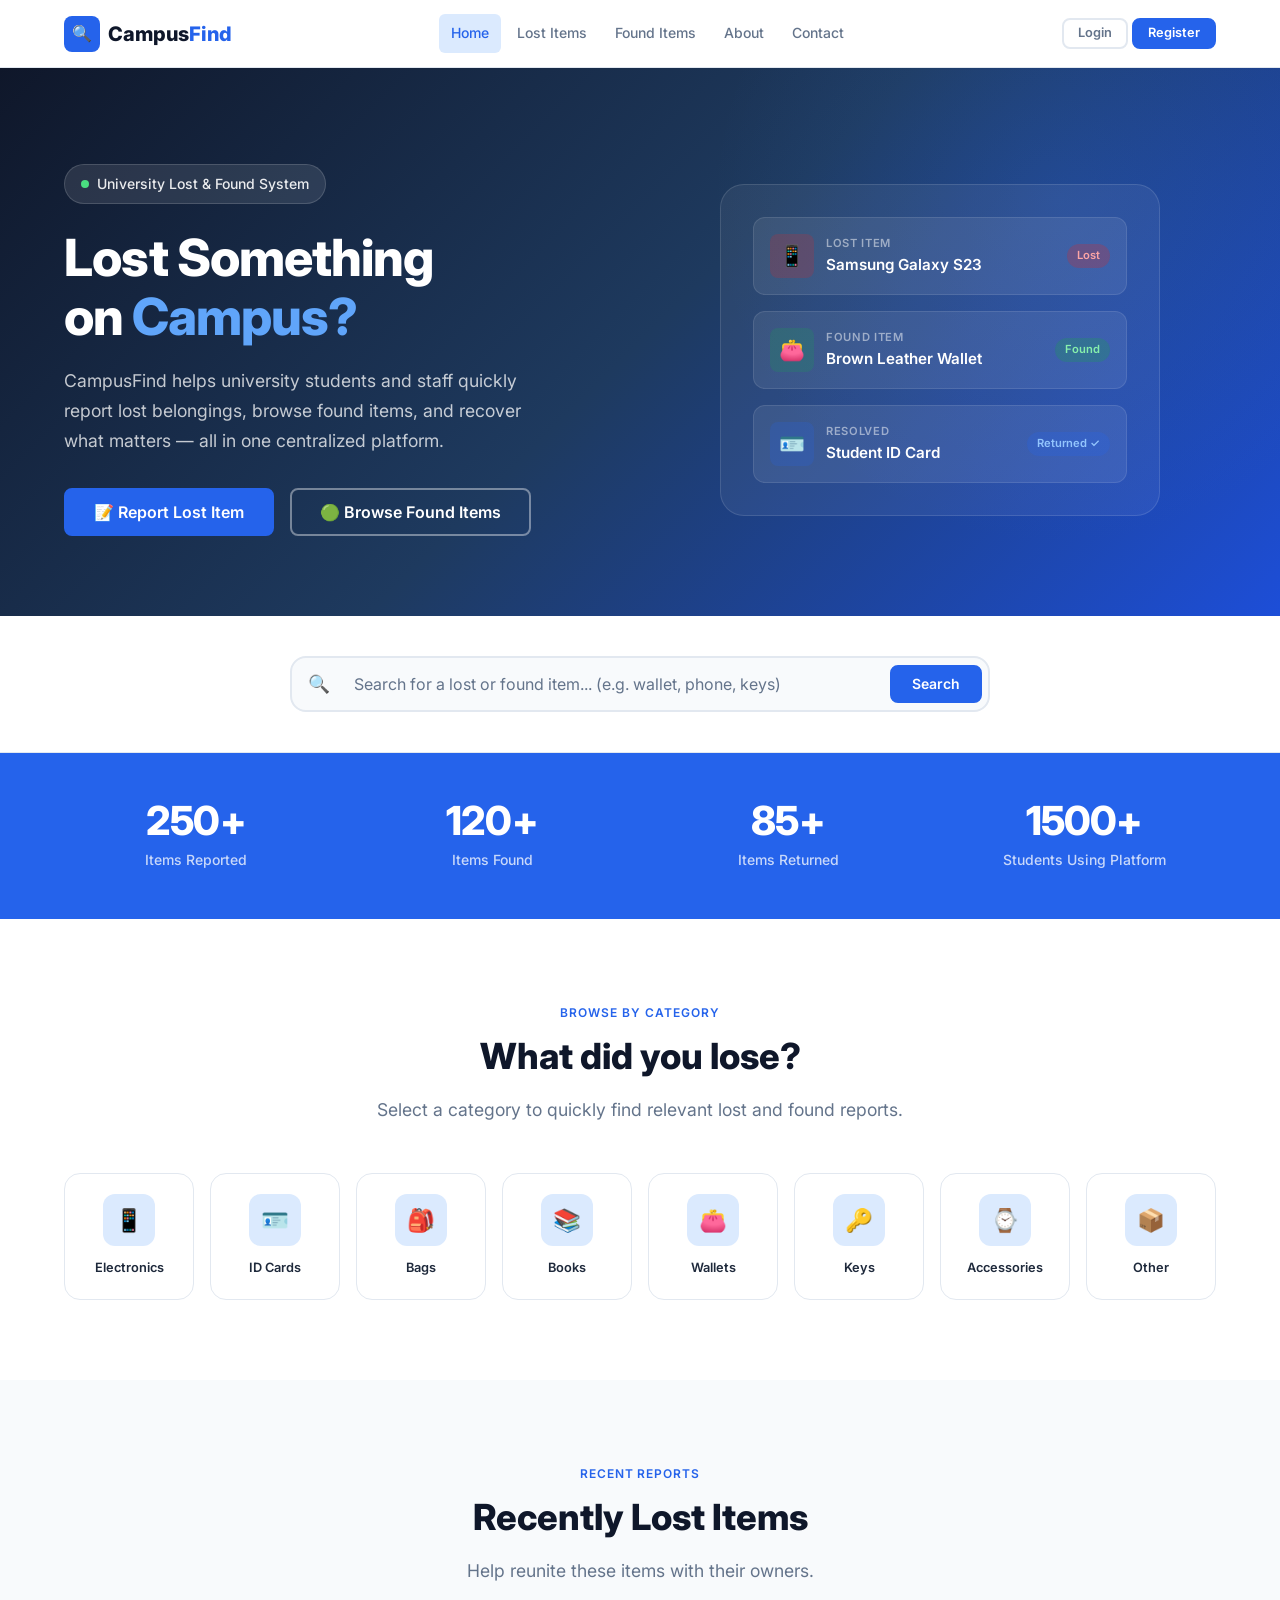
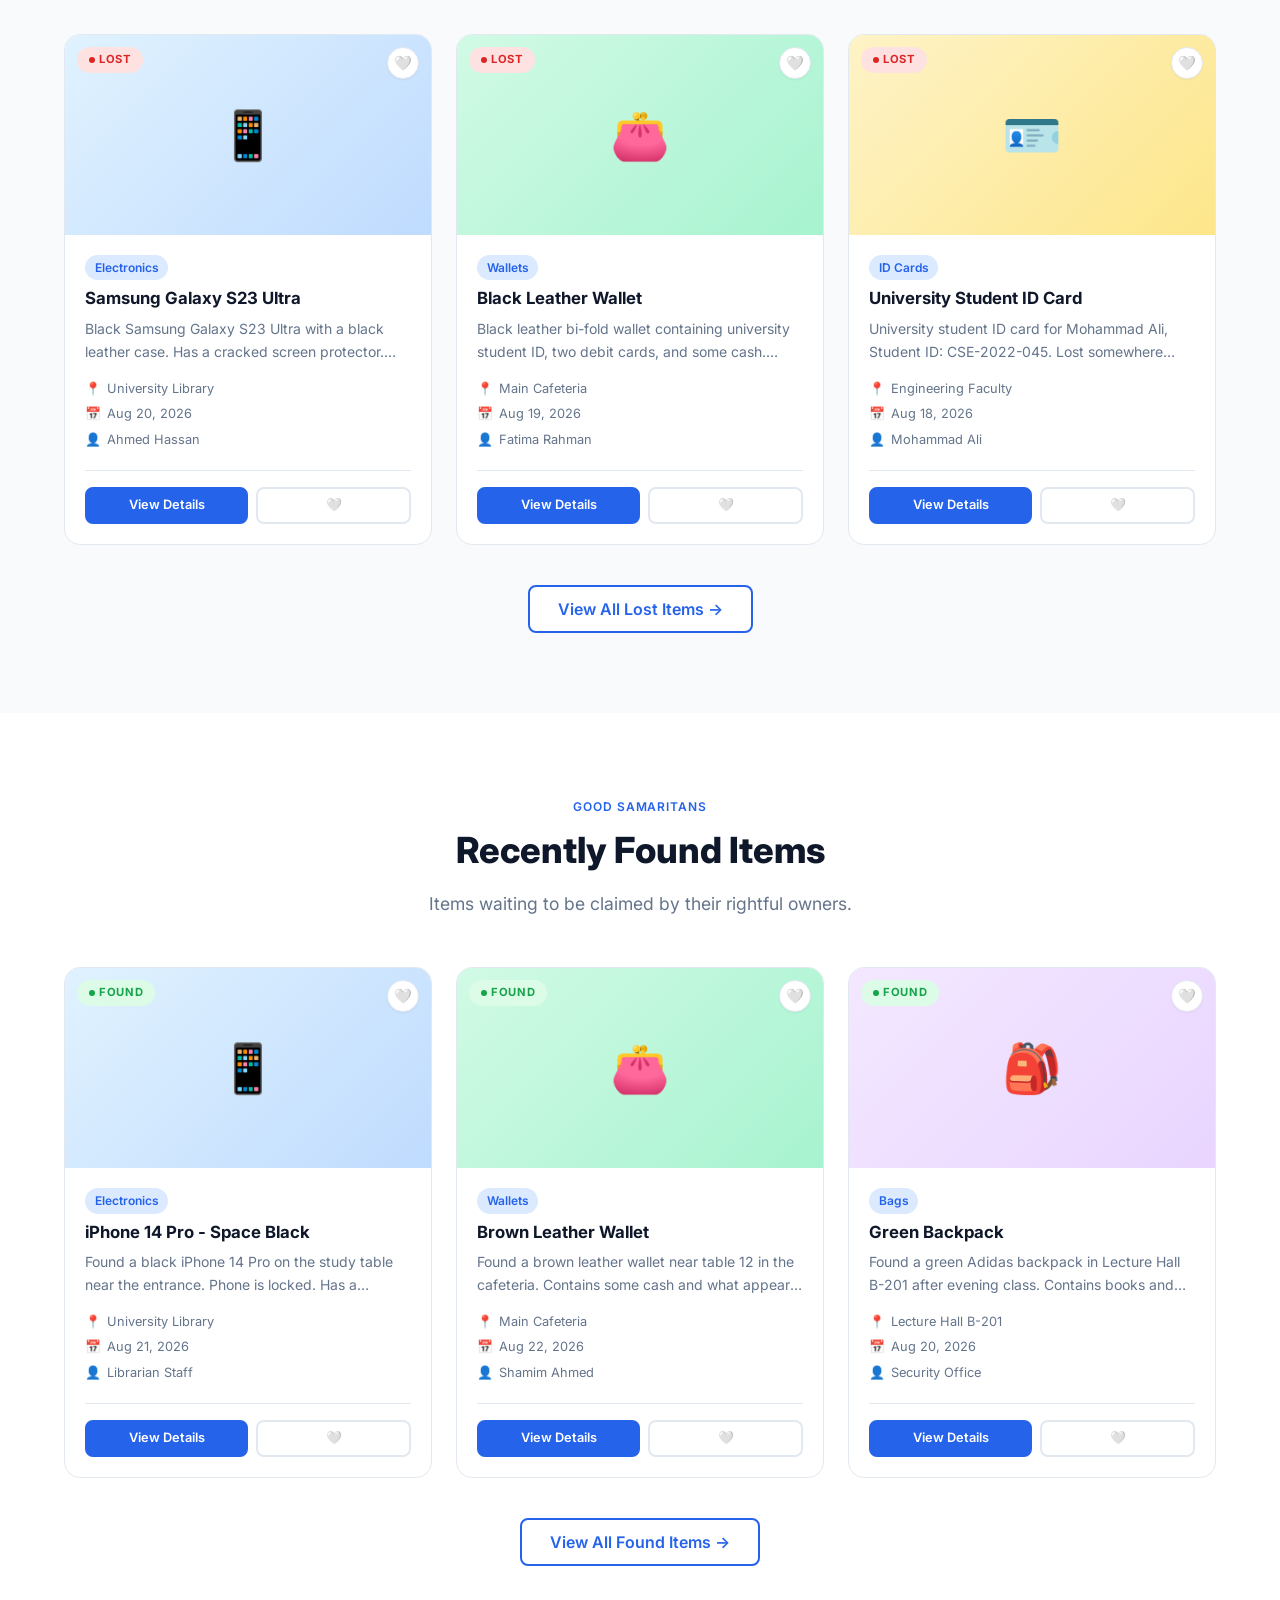
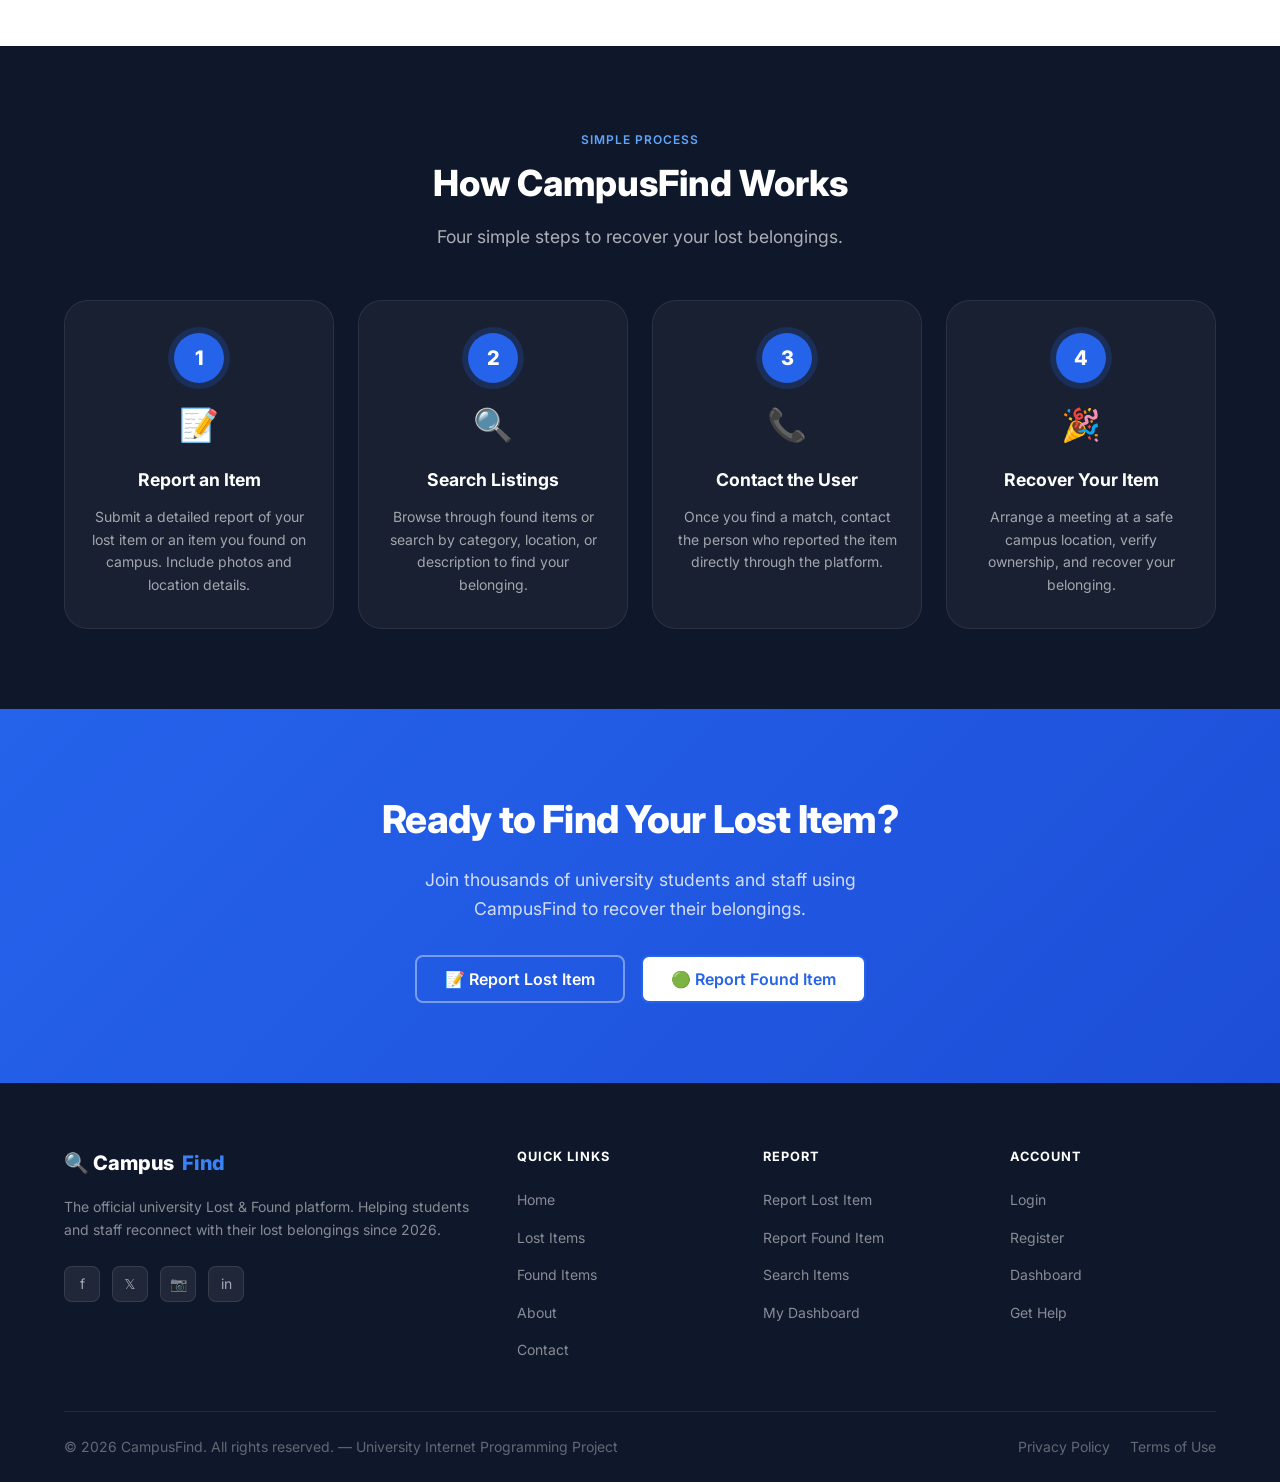
==== index.html @ 3287cc2f "feat: complete CampusFind university lost and found platform" ====
<!DOCTYPE html>
<html lang="en">
<head>
  <meta charset="UTF-8">
  <meta name="viewport" content="width=device-width, initial-scale=1.0">
  <meta name="description" content="CampusFind — The official university Lost & Found platform. Report lost items, browse found items, and recover your belongings on campus.">
  <title>CampusFind — University Lost & Found</title>
  <link rel="stylesheet" href="css/style.css">
  <link rel="stylesheet" href="css/components.css">
  <link rel="stylesheet" href="css/responsive.css">
</head>
<body>

<!-- ── NAVBAR ── -->
<nav class="navbar" role="navigation" aria-label="Main navigation">
  <div class="container navbar-inner">
    <a href="index.html" class="navbar-logo" aria-label="CampusFind home">
      <div class="logo-icon">🔍</div>
      <div class="logo-text">Campus<span>Find</span></div>
    </a>
    <ul class="navbar-links">
      <li><a href="index.html">Home</a></li>
      <li><a href="lost-items.html">Lost Items</a></li>
      <li><a href="found-items.html">Found Items</a></li>
      <li><a href="about.html">About</a></li>
      <li><a href="contact.html">Contact</a></li>
    </ul>
    <div class="navbar-actions">
      <div id="nav-guest-btns">
        <a href="login.html" class="btn btn-ghost btn-sm">Login</a>
        <a href="register.html" class="btn btn-primary btn-sm">Register</a>
      </div>
      <div id="nav-user-info" class="nav-user-info hidden">
        <a href="dashboard.html" class="nav-avatar" title="Dashboard">U</a>
        <a href="dashboard.html" class="user-name" style="font-weight:600; color:var(--text);">User</a>
        <button class="btn btn-ghost btn-sm" data-action="logout">Logout</button>
      </div>
    </div>
    <button class="hamburger" id="hamburger" aria-label="Toggle menu" aria-expanded="false">
      <span></span><span></span><span></span>
    </button>
  </div>
</nav>

<!-- ── MOBILE NAV ── -->
<div class="mobile-nav" id="mobile-nav" aria-hidden="true">
  <ul class="mobile-nav-links">
    <li><a href="index.html">🏠 Home</a></li>
    <li><a href="lost-items.html">🔴 Lost Items</a></li>
    <li><a href="found-items.html">🟢 Found Items</a></li>
    <li><a href="about.html">ℹ️ About</a></li>
    <li><a href="contact.html">📞 Contact</a></li>
    <li><a href="dashboard.html">📊 Dashboard</a></li>
  </ul>
  <div class="mobile-nav-actions" id="mobile-guest-btns">
    <a href="login.html" class="btn btn-ghost">Login</a>
    <a href="register.html" class="btn btn-primary">Register</a>
  </div>
  <div class="mobile-nav-actions hidden" id="mobile-user-info" style="flex-direction:column; gap:0.5rem;">
    <span class="user-name" style="font-weight:600; color:var(--text);">User</span>
    <div style="display:flex;gap:0.75rem;">
      <a href="dashboard.html" class="btn btn-primary" style="flex:1;">Dashboard</a>
      <button class="btn btn-ghost" data-action="logout" style="flex:1;">Logout</button>
    </div>
  </div>
</div>
<div class="overlay" id="nav-overlay"></div>

<!-- ── HERO ── -->
<section class="hero" aria-label="Hero section">
  <div class="container">
    <div class="hero-inner">
      <div class="hero-content">
        <div class="hero-badge">
          <span class="dot"></span>
          University Lost & Found System
        </div>
        <h1 class="hero-title">
          Lost Something<br>on <span class="highlight">Campus?</span>
        </h1>
        <p class="hero-desc">
          CampusFind helps university students and staff quickly report lost belongings, browse found items, and recover what matters — all in one centralized platform.
        </p>
        <div class="hero-actions">
          <a href="report-lost.html" class="btn btn-primary btn-lg">📝 Report Lost Item</a>
          <a href="found-items.html" class="btn btn-outline btn-lg">🟢 Browse Found Items</a>
        </div>
      </div>
      <div class="hero-visual">
        <div class="hero-illustration">
          <div class="hero-cards-preview">
            <div class="preview-card">
              <div class="preview-card-icon lost">📱</div>
              <div class="preview-card-info">
                <div class="label">Lost Item</div>
                <div class="value">Samsung Galaxy S23</div>
              </div>
              <span class="preview-card-badge lost">Lost</span>
            </div>
            <div class="preview-card">
              <div class="preview-card-icon found">👛</div>
              <div class="preview-card-info">
                <div class="label">Found Item</div>
                <div class="value">Brown Leather Wallet</div>
              </div>
              <span class="preview-card-badge found">Found</span>
            </div>
            <div class="preview-card">
              <div class="preview-card-icon resolved">🪪</div>
              <div class="preview-card-info">
                <div class="label">Resolved</div>
                <div class="value">Student ID Card</div>
              </div>
              <span class="preview-card-badge resolved">Returned ✓</span>
            </div>
          </div>
        </div>
      </div>
    </div>
  </div>
</section>

<!-- ── SEARCH ── -->
<section class="search-section" aria-label="Search items">
  <div class="container">
    <form id="home-search-form" role="search">
      <div class="search-bar-wrap">
        <span class="search-icon">🔍</span>
        <input type="search" id="home-search-input" placeholder="Search for a lost or found item... (e.g. wallet, phone, keys)" aria-label="Search items">
        <button type="submit" class="btn btn-primary" style="margin: 0.35rem; flex-shrink:0;">Search</button>
      </div>
    </form>
  </div>
</section>

<!-- ── STATS ── -->
<section class="stats-section" aria-label="Statistics">
  <div class="container">
    <div class="stats-grid">
      <div class="stat-item">
        <div class="stat-number" data-count="250" data-suffix="+">0+</div>
        <div class="stat-label">Items Reported</div>
      </div>
      <div class="stat-item">
        <div class="stat-number" data-count="120" data-suffix="+">0+</div>
        <div class="stat-label">Items Found</div>
      </div>
      <div class="stat-item">
        <div class="stat-number" data-count="85" data-suffix="+">0+</div>
        <div class="stat-label">Items Returned</div>
      </div>
      <div class="stat-item">
        <div class="stat-number" data-count="1500" data-suffix="+">0+</div>
        <div class="stat-label">Students Using Platform</div>
      </div>
    </div>
  </div>
</section>

<!-- ── CATEGORIES ── -->
<section class="section bg-white" aria-label="Browse by category">
  <div class="container">
    <div class="section-header">
      <span class="section-label">Browse by Category</span>
      <h2 class="section-title">What did you lose?</h2>
      <p class="section-desc">Select a category to quickly find relevant lost and found reports.</p>
    </div>
    <div class="categories-grid" id="categories-grid"></div>
  </div>
</section>

<!-- ── RECENT LOST ITEMS ── -->
<section class="section" aria-label="Recent lost items">
  <div class="container">
    <div class="section-header">
      <span class="section-label">Recent Reports</span>
      <h2 class="section-title">Recently Lost Items</h2>
      <p class="section-desc">Help reunite these items with their owners.</p>
    </div>
    <div class="items-grid" id="recent-lost-grid"></div>
    <div style="text-align:center; margin-top:2.5rem;">
      <a href="lost-items.html" class="btn btn-secondary btn-lg">View All Lost Items →</a>
    </div>
  </div>
</section>

<!-- ── RECENT FOUND ITEMS ── -->
<section class="section bg-white" aria-label="Recent found items">
  <div class="container">
    <div class="section-header">
      <span class="section-label">Good Samaritans</span>
      <h2 class="section-title">Recently Found Items</h2>
      <p class="section-desc">Items waiting to be claimed by their rightful owners.</p>
    </div>
    <div class="items-grid" id="recent-found-grid"></div>
    <div style="text-align:center; margin-top:2.5rem;">
      <a href="found-items.html" class="btn btn-secondary btn-lg">View All Found Items →</a>
    </div>
  </div>
</section>

<!-- ── HOW IT WORKS ── -->
<section class="section how-bg" aria-label="How it works">
  <div class="container">
    <div class="section-header">
      <span class="section-label" style="color:#60A5FA;">Simple Process</span>
      <h2 class="section-title" style="color:var(--white);">How CampusFind Works</h2>
      <p class="section-desc" style="color:rgba(255,255,255,0.65);">Four simple steps to recover your lost belongings.</p>
    </div>
    <div class="steps-grid">
      <div class="step-card">
        <div class="step-number">1</div>
        <div class="step-icon">📝</div>
        <h3 class="step-title">Report an Item</h3>
        <p class="step-desc">Submit a detailed report of your lost item or an item you found on campus. Include photos and location details.</p>
      </div>
      <div class="step-card">
        <div class="step-number">2</div>
        <div class="step-icon">🔍</div>
        <h3 class="step-title">Search Listings</h3>
        <p class="step-desc">Browse through found items or search by category, location, or description to find your belonging.</p>
      </div>
      <div class="step-card">
        <div class="step-number">3</div>
        <div class="step-icon">📞</div>
        <h3 class="step-title">Contact the User</h3>
        <p class="step-desc">Once you find a match, contact the person who reported the item directly through the platform.</p>
      </div>
      <div class="step-card">
        <div class="step-number">4</div>
        <div class="step-icon">🎉</div>
        <h3 class="step-title">Recover Your Item</h3>
        <p class="step-desc">Arrange a meeting at a safe campus location, verify ownership, and recover your belonging.</p>
      </div>
    </div>
  </div>
</section>

<!-- ── CTA ── -->
<section class="cta-section" aria-label="Call to action">
  <div class="container">
    <h2 class="cta-title">Ready to Find Your Lost Item?</h2>
    <p class="cta-desc">Join thousands of university students and staff using CampusFind to recover their belongings.</p>
    <div class="cta-actions">
      <a href="report-lost.html" class="btn btn-outline btn-lg">📝 Report Lost Item</a>
      <a href="report-found.html" class="btn btn-secondary btn-lg">🟢 Report Found Item</a>
    </div>
  </div>
</section>

<!-- ── FOOTER ── -->
<footer class="footer" role="contentinfo">
  <div class="container">
    <div class="footer-grid">
      <div class="footer-brand">
        <div class="logo">🔍 Campus<span>Find</span></div>
        <p>The official university Lost & Found platform. Helping students and staff reconnect with their lost belongings since 2026.</p>
        <div class="social-links">
          <a href="#" class="social-link" aria-label="Facebook">f</a>
          <a href="#" class="social-link" aria-label="Twitter">𝕏</a>
          <a href="#" class="social-link" aria-label="Instagram">📷</a>
          <a href="#" class="social-link" aria-label="LinkedIn">in</a>
        </div>
      </div>
      <div class="footer-col">
        <h4>Quick Links</h4>
        <ul>
          <li><a href="index.html">Home</a></li>
          <li><a href="lost-items.html">Lost Items</a></li>
          <li><a href="found-items.html">Found Items</a></li>
          <li><a href="about.html">About</a></li>
          <li><a href="contact.html">Contact</a></li>
        </ul>
      </div>
      <div class="footer-col">
        <h4>Report</h4>
        <ul>
          <li><a href="report-lost.html">Report Lost Item</a></li>
          <li><a href="report-found.html">Report Found Item</a></li>
          <li><a href="search.html">Search Items</a></li>
          <li><a href="dashboard.html">My Dashboard</a></li>
        </ul>
      </div>
      <div class="footer-col">
        <h4>Account</h4>
        <ul>
          <li><a href="login.html">Login</a></li>
          <li><a href="register.html">Register</a></li>
          <li><a href="dashboard.html">Dashboard</a></li>
          <li><a href="contact.html">Get Help</a></li>
        </ul>
      </div>
    </div>
    <div class="footer-bottom">
      <p>© 2026 CampusFind. All rights reserved. — University Internet Programming Project</p>
      <div class="footer-bottom-links">
        <a href="#">Privacy Policy</a>
        <a href="#">Terms of Use</a>
      </div>
    </div>
  </div>
</footer>

<script src="js/data.js"></script>
<script src="js/app.js"></script>
</body>
</html>
---- css/style.css ----
@import url('https://fonts.googleapis.com/css2?family=Inter:wght@300;400;500;600;700;800&display=swap');

:root {
  --primary: #2563EB;
  --primary-dark: #1D4ED8;
  --primary-light: #DBEAFE;
  --secondary: #3B82F6;
  --dark: #0F172A;
  --bg: #F8FAFC;
  --white: #FFFFFF;
  --text: #1E293B;
  --text-muted: #64748B;
  --border: #E2E8F0;
  --success: #16A34A;
  --success-light: #DCFCE7;
  --warning: #F59E0B;
  --warning-light: #FEF3C7;
  --danger: #DC2626;
  --danger-light: #FEE2E2;
  --info: #0891B2;
  --info-light: #CFFAFE;
  --radius-sm: 0.375rem;
  --radius: 0.5rem;
  --radius-md: 0.75rem;
  --radius-lg: 1rem;
  --radius-xl: 1.5rem;
  --radius-full: 9999px;
  --shadow-sm: 0 1px 2px rgba(0,0,0,0.05);
  --shadow: 0 1px 3px rgba(0,0,0,0.1), 0 1px 2px rgba(0,0,0,0.06);
  --shadow-md: 0 4px 6px -1px rgba(0,0,0,0.1), 0 2px 4px -1px rgba(0,0,0,0.06);
  --shadow-lg: 0 10px 15px -3px rgba(0,0,0,0.1), 0 4px 6px -2px rgba(0,0,0,0.05);
  --shadow-xl: 0 20px 25px -5px rgba(0,0,0,0.1), 0 10px 10px -5px rgba(0,0,0,0.04);
  --font: 'Inter', system-ui, -apple-system, sans-serif;
  --transition: all 0.2s ease;
  --transition-slow: all 0.35s ease;
  --container: 1200px;
  --navbar-height: 68px;
}

*,*::before,*::after { box-sizing: border-box; margin: 0; padding: 0; }
html { scroll-behavior: smooth; -webkit-text-size-adjust: 100%; }
body { font-family: var(--font); font-size: 1rem; color: var(--text); background: var(--bg); line-height: 1.6; -webkit-font-smoothing: antialiased; overflow-x: hidden; }
img { max-width: 100%; height: auto; display: block; }
a { color: inherit; text-decoration: none; }
ul,ol { list-style: none; }
button { cursor: pointer; border: none; background: none; font-family: var(--font); }
input,textarea,select { font-family: var(--font); }

.container { max-width: var(--container); margin: 0 auto; padding: 0 1.5rem; }
.section { padding: 5rem 0; }
.bg-white { background: var(--white); }
.bg-bg { background: var(--bg); }
.text-center { text-align: center; }
.hidden { display: none !important; }
.overlay { position: fixed; inset: 0; background: rgba(0,0,0,0.5); z-index: 998; opacity: 0; pointer-events: none; transition: var(--transition); }
.overlay.visible { opacity: 1; pointer-events: all; }

.section-header { text-align: center; margin-bottom: 3rem; }
.section-label { display: inline-block; font-size: 0.75rem; font-weight: 600; color: var(--primary); letter-spacing: 0.08em; text-transform: uppercase; margin-bottom: 0.75rem; }
.section-title { font-size: clamp(1.6rem, 3vw, 2.25rem); font-weight: 800; color: var(--dark); line-height: 1.25; margin-bottom: 1rem; }
.section-desc { font-size: 1.1rem; color: var(--text-muted); max-width: 600px; margin: 0 auto; line-height: 1.7; }

/* NAVBAR */
.navbar { position: sticky; top: 0; z-index: 1000; background: var(--white); border-bottom: 1px solid var(--border); height: var(--navbar-height); box-shadow: var(--shadow-sm); }
.navbar-inner { display: flex; align-items: center; justify-content: space-between; height: 100%; }
.navbar-logo { display: flex; align-items: center; gap: 0.5rem; font-weight: 800; font-size: 1.25rem; color: var(--dark); flex-shrink: 0; }
.navbar-logo .logo-icon { width: 36px; height: 36px; background: var(--primary); border-radius: var(--radius); display: flex; align-items: center; justify-content: center; color: var(--white); font-size: 1rem; }
.navbar-logo .logo-text span { color: var(--primary); }
.navbar-links { display: flex; align-items: center; gap: 0.25rem; list-style: none; }
.navbar-links a { display: flex; align-items: center; gap: 0.25rem; padding: 0.5rem 0.75rem; border-radius: var(--radius-sm); font-size: 0.875rem; font-weight: 500; color: var(--text-muted); transition: var(--transition); }
.navbar-links a:hover, .navbar-links a.active { color: var(--primary); background: var(--primary-light); }
.navbar-actions { display: flex; align-items: center; gap: 0.75rem; flex-shrink: 0; }
.nav-user-info { display: flex; align-items: center; gap: 0.5rem; font-size: 0.875rem; font-weight: 500; color: var(--text); }
.nav-avatar { width: 34px; height: 34px; background: var(--primary); border-radius: var(--radius-full); display: flex; align-items: center; justify-content: center; color: var(--white); font-size: 0.875rem; font-weight: 700; cursor: pointer; }
.hamburger { display: none; flex-direction: column; gap: 5px; cursor: pointer; padding: 0.5rem; border-radius: var(--radius-sm); transition: var(--transition); }
.hamburger span { display: block; width: 22px; height: 2px; background: var(--dark); border-radius: 2px; transition: var(--transition); }
.hamburger.open span:nth-child(1) { transform: translateY(7px) rotate(45deg); }
.hamburger.open span:nth-child(2) { opacity: 0; transform: translateX(-8px); }
.hamburger.open span:nth-child(3) { transform: translateY(-7px) rotate(-45deg); }
.mobile-nav { display: block; position: fixed; top: var(--navbar-height); left: 0; right: 0; background: var(--white); border-bottom: 1px solid var(--border); z-index: 999; padding: 1rem; box-shadow: var(--shadow-lg); transform: translateY(-110%); opacity: 0; pointer-events: none; transition: var(--transition-slow); }
.mobile-nav.open { transform: translateY(0); opacity: 1; pointer-events: all; }
.mobile-nav-links { display: flex; flex-direction: column; gap: 0.25rem; margin-bottom: 1rem; }
.mobile-nav-links a { display: block; padding: 0.75rem 1rem; border-radius: var(--radius); font-size: 1rem; font-weight: 500; color: var(--text); transition: var(--transition); }
.mobile-nav-links a:hover, .mobile-nav-links a.active { color: var(--primary); background: var(--primary-light); }
.mobile-nav-actions { display: flex; gap: 0.75rem; padding-top: 1rem; border-top: 1px solid var(--border); }
.mobile-nav-actions .btn { flex: 1; }

/* HERO */
.hero { background: linear-gradient(135deg, #0F172A 0%, #1E3A5F 50%, #1D4ED8 100%); color: var(--white); padding: 6rem 0 5rem; position: relative; overflow: hidden; }
.hero::before { content: ''; position: absolute; top: -40%; right: -10%; width: 700px; height: 700px; background: radial-gradient(circle, rgba(59,130,246,0.15) 0%, transparent 70%); pointer-events: none; }
.hero-inner { display: grid; grid-template-columns: 1fr 1fr; gap: 3rem; align-items: center; position: relative; z-index: 1; }
.hero-badge { display: inline-flex; align-items: center; gap: 0.5rem; background: rgba(255,255,255,0.1); border: 1px solid rgba(255,255,255,0.15); border-radius: var(--radius-full); padding: 0.5rem 1rem; font-size: 0.875rem; font-weight: 500; margin-bottom: 1.5rem; color: rgba(255,255,255,0.9); }
.hero-badge .dot { width: 8px; height: 8px; border-radius: 50%; background: #4ADE80; animation: pulse-dot 2s infinite; }
@keyframes pulse-dot { 0%,100% { opacity:1; transform: scale(1); } 50% { opacity:.6; transform: scale(1.2); } }
.hero-title { font-size: clamp(2rem, 4vw, 3.25rem); font-weight: 800; line-height: 1.15; margin-bottom: 1.25rem; letter-spacing: -0.02em; }
.hero-title .highlight { color: #60A5FA; }
.hero-desc { font-size: 1.1rem; color: rgba(255,255,255,0.75); line-height: 1.7; margin-bottom: 2rem; max-width: 500px; }
.hero-actions { display: flex; gap: 1rem; flex-wrap: wrap; }
.hero-visual { display: flex; justify-content: center; align-items: center; }
.hero-illustration { width: 100%; max-width: 440px; background: rgba(255,255,255,0.06); border: 1px solid rgba(255,255,255,0.12); border-radius: var(--radius-xl); padding: 2rem; }
.hero-cards-preview { display: flex; flex-direction: column; gap: 1rem; }
.preview-card { background: rgba(255,255,255,0.08); border: 1px solid rgba(255,255,255,0.1); border-radius: var(--radius-md); padding: 1rem; display: flex; align-items: center; gap: 0.75rem; transition: var(--transition); }
.preview-card:hover { background: rgba(255,255,255,0.12); transform: translateX(4px); }
.preview-card-icon { width: 44px; height: 44px; border-radius: var(--radius); display: flex; align-items: center; justify-content: center; font-size: 1.3rem; flex-shrink: 0; }
.preview-card-icon.lost { background: rgba(220,38,38,0.2); }
.preview-card-icon.found { background: rgba(22,163,74,0.2); }
.preview-card-icon.resolved { background: rgba(37,99,235,0.2); }
.preview-card-info .label { font-size: 0.7rem; color: rgba(255,255,255,0.5); text-transform: uppercase; letter-spacing: 0.06em; font-weight: 600; }
.preview-card-info .value { font-size: 0.95rem; font-weight: 600; color: var(--white); }
.preview-card-badge { margin-left: auto; font-size: 0.7rem; font-weight: 600; padding: 3px 10px; border-radius: var(--radius-full); }
.preview-card-badge.lost { background: rgba(220,38,38,0.25); color: #FCA5A5; }
.preview-card-badge.found { background: rgba(22,163,74,0.25); color: #86EFAC; }
.preview-card-badge.resolved { background: rgba(37,99,235,0.25); color: #93C5FD; }

/* SEARCH */
.search-section { background: var(--white); padding: 2.5rem 0; border-bottom: 1px solid var(--border); }
.search-bar-wrap { display: flex; align-items: center; background: var(--bg); border: 2px solid var(--border); border-radius: var(--radius-lg); overflow: hidden; transition: var(--transition); max-width: 700px; margin: 0 auto; }
.search-bar-wrap:focus-within { border-color: var(--primary); box-shadow: 0 0 0 4px rgba(37,99,235,0.1); }
.search-bar-wrap .search-icon { padding: 0 1rem; color: var(--text-muted); font-size: 1.1rem; flex-shrink: 0; }
.search-bar-wrap input { flex: 1; border: none; background: transparent; padding: 1rem 0.5rem; font-size: 1rem; color: var(--text); outline: none; }
.search-bar-wrap input::placeholder { color: var(--text-muted); }

/* STATS */
.stats-section { background: var(--primary); padding: 3rem 0; }
.stats-grid { display: grid; grid-template-columns: repeat(4, 1fr); gap: 2rem; text-align: center; }
.stat-item { color: var(--white); }
.stat-number { font-size: 2.5rem; font-weight: 800; line-height: 1; margin-bottom: 0.5rem; letter-spacing: -0.02em; }
.stat-label { font-size: 0.875rem; font-weight: 500; color: rgba(255,255,255,0.75); }

/* CATEGORIES */
.categories-grid { display: grid; grid-template-columns: repeat(8, 1fr); gap: 1rem; }
.category-card { display: flex; flex-direction: column; align-items: center; gap: 0.75rem; padding: 1.25rem 0.75rem; background: var(--white); border: 1px solid var(--border); border-radius: var(--radius-lg); cursor: pointer; transition: var(--transition-slow); text-align: center; }
.category-card:hover { border-color: var(--primary); box-shadow: var(--shadow-md); transform: translateY(-3px); }
.category-card:hover .category-icon { background: var(--primary); color: var(--white); }
.category-icon { width: 52px; height: 52px; border-radius: var(--radius-md); background: var(--primary-light); color: var(--primary); display: flex; align-items: center; justify-content: center; font-size: 1.4rem; transition: var(--transition); }
.category-name { font-size: 0.8rem; font-weight: 600; color: var(--text); }

/* ITEMS GRID */
.items-grid { display: grid; grid-template-columns: repeat(3, 1fr); gap: 1.5rem; }

/* HOW IT WORKS */
.how-bg { background: var(--dark); }
.steps-grid { display: grid; grid-template-columns: repeat(4, 1fr); gap: 1.5rem; position: relative; }
.step-card { background: rgba(255,255,255,0.04); border: 1px solid rgba(255,255,255,0.08); border-radius: var(--radius-xl); padding: 2rem 1.5rem; text-align: center; transition: var(--transition-slow); }
.step-card:hover { background: rgba(255,255,255,0.08); border-color: var(--primary); transform: translateY(-4px); }
.step-number { width: 50px; height: 50px; border-radius: 50%; background: var(--primary); color: var(--white); font-size: 1.25rem; font-weight: 800; display: flex; align-items: center; justify-content: center; margin: 0 auto 1rem; box-shadow: 0 0 0 6px rgba(37,99,235,0.2); }
.step-icon { font-size: 2rem; margin-bottom: 1rem; }
.step-title { font-size: 1.1rem; font-weight: 700; color: var(--white); margin-bottom: 0.75rem; }
.step-desc { font-size: 0.875rem; color: rgba(255,255,255,0.6); line-height: 1.6; }

/* CTA */
.cta-section { background: linear-gradient(135deg, var(--primary) 0%, var(--primary-dark) 100%); padding: 5rem 0; text-align: center; }
.cta-title { font-size: clamp(1.75rem, 3vw, 2.5rem); font-weight: 800; color: var(--white); margin-bottom: 1rem; letter-spacing: -0.02em; }
.cta-desc { font-size: 1.1rem; color: rgba(255,255,255,0.8); margin-bottom: 2rem; max-width: 500px; margin-left: auto; margin-right: auto; }
.cta-actions { display: flex; gap: 1rem; justify-content: center; flex-wrap: wrap; }

/* FOOTER */
.footer { background: var(--dark); color: rgba(255,255,255,0.8); padding: 4rem 0 0; }
.footer-grid { display: grid; grid-template-columns: 2fr 1fr 1fr 1fr; gap: 2.5rem; padding-bottom: 3rem; border-bottom: 1px solid rgba(255,255,255,0.08); }
.footer-brand .logo { font-size: 1.25rem; font-weight: 800; color: var(--white); margin-bottom: 1rem; display: flex; align-items: center; gap: 0.5rem; }
.footer-brand .logo span { color: var(--secondary); }
.footer-brand p { font-size: 0.875rem; color: rgba(255,255,255,0.5); line-height: 1.7; margin-bottom: 1.5rem; }
.social-links { display: flex; gap: 0.75rem; }
.social-link { width: 36px; height: 36px; border-radius: var(--radius); background: rgba(255,255,255,0.07); border: 1px solid rgba(255,255,255,0.1); display: flex; align-items: center; justify-content: center; color: rgba(255,255,255,0.6); font-size: 0.875rem; transition: var(--transition); }
.social-link:hover { background: var(--primary); border-color: var(--primary); color: var(--white); }
.footer-col h4 { font-size: 0.8rem; font-weight: 700; color: var(--white); text-transform: uppercase; letter-spacing: 0.08em; margin-bottom: 1.25rem; }
.footer-col ul { display: flex; flex-direction: column; gap: 0.75rem; }
.footer-col ul li a { font-size: 0.875rem; color: rgba(255,255,255,0.5); transition: var(--transition); }
.footer-col ul li a:hover { color: var(--white); }
.footer-bottom { padding: 1.5rem 0; display: flex; align-items: center; justify-content: space-between; gap: 1rem; flex-wrap: wrap; }
.footer-bottom p { font-size: 0.875rem; color: rgba(255,255,255,0.35); }
.footer-bottom-links { display: flex; gap: 1.25rem; }
.footer-bottom-links a { font-size: 0.875rem; color: rgba(255,255,255,0.35); transition: var(--transition); }
.footer-bottom-links a:hover { color: rgba(255,255,255,0.7); }

/* PAGE HEADER */
.page-header { background: linear-gradient(135deg, var(--dark) 0%, #1E3A5F 100%); padding: 4rem 0 3rem; color: var(--white); position: relative; overflow: hidden; }
.page-header::before { content: ''; position: absolute; top: -30%; right: -5%; width: 400px; height: 400px; background: radial-gradient(circle, rgba(59,130,246,0.12) 0%, transparent 70%); pointer-events: none; }
.page-header-inner { position: relative; z-index: 1; }
.breadcrumb { display: flex; align-items: center; gap: 0.5rem; font-size: 0.875rem; color: rgba(255,255,255,0.55); margin-bottom: 1rem; }
.breadcrumb a { color: rgba(255,255,255,0.55); transition: var(--transition); }
.breadcrumb a:hover { color: rgba(255,255,255,0.9); }
.breadcrumb .sep { color: rgba(255,255,255,0.3); }
.page-title { font-size: clamp(1.75rem, 3vw, 2.75rem); font-weight: 800; color: var(--white); margin-bottom: 0.75rem; letter-spacing: -0.02em; }
.page-subtitle { font-size: 1.1rem; color: rgba(255,255,255,0.65); }

/* FILTERS */
.filters-bar { background: var(--white); border-bottom: 1px solid var(--border); padding: 1.25rem 0; position: sticky; top: var(--navbar-height); z-index: 99; box-shadow: var(--shadow-sm); }
.filters-inner { display: flex; gap: 1rem; align-items: center; flex-wrap: wrap; }
.filter-group { display: flex; align-items: center; gap: 0.5rem; }
.filter-group label { font-size: 0.8rem; font-weight: 600; color: var(--text-muted); white-space: nowrap; flex-shrink: 0; }
.filter-select { border: 1px solid var(--border); border-radius: var(--radius); padding: 0.5rem 0.75rem; font-size: 0.875rem; color: var(--text); background: var(--bg); outline: none; cursor: pointer; transition: var(--transition); }
.filter-select:focus { border-color: var(--primary); box-shadow: 0 0 0 3px rgba(37,99,235,0.1); }
.filters-search { display: flex; align-items: center; border: 1px solid var(--border); border-radius: var(--radius); background: var(--bg); overflow: hidden; flex: 2; min-width: 200px; transition: var(--transition); }
.filters-search:focus-within { border-color: var(--primary); box-shadow: 0 0 0 3px rgba(37,99,235,0.1); }
.filters-search .search-icon { padding: 0.5rem 0.75rem; color: var(--text-muted); flex-shrink: 0; }
.filters-search input { border: none; background: transparent; padding: 0.5rem 0.5rem 0.5rem 0; font-size: 0.875rem; color: var(--text); outline: none; flex: 1; min-width: 0; }
.filters-search input::placeholder { color: var(--text-muted); }
.results-header { display: flex; align-items: center; justify-content: space-between; padding: 1.5rem 0 1.25rem; gap: 1rem; flex-wrap: wrap; }
.results-count { font-size: 0.875rem; color: var(--text-muted); }
.results-count strong { color: var(--text); font-weight: 700; }

/* EMPTY STATE */
.empty-state { text-align: center; padding: 5rem 2rem; grid-column: 1 / -1; }
.empty-icon { font-size: 4rem; margin-bottom: 1.25rem; opacity: 0.4; }
.empty-title { font-size: 1.25rem; font-weight: 700; color: var(--dark); margin-bottom: 0.75rem; }
.empty-desc { font-size: 1rem; color: var(--text-muted); margin-bottom: 1.5rem; }
---- css/components.css ----
/* ============================================================
   CampusFind – components.css  
   Buttons, Cards, Badges, Forms, Modals, Toasts,
   Dashboard, About, Contact, Auth pages
   ============================================================ */

/* BUTTONS */
.btn {
    display: inline-flex;
    align-items: center;
    justify-content: center;
    gap: 0.5rem;
    padding: 0.625rem 1.25rem;
    border-radius: var(--radius);
    font-size: 0.875rem;
    font-weight: 600;
    line-height: 1;
    transition: var(--transition);
    cursor: pointer;
    border: 2px solid transparent;
    white-space: nowrap;
}

.btn:disabled {
    opacity: 0.5;
    cursor: not-allowed;
    pointer-events: none;
}

.btn-sm {
    padding: 0.45rem 0.875rem;
    font-size: 0.8rem;
}

.btn-lg {
    padding: 0.875rem 1.75rem;
    font-size: 1rem;
}

.btn-primary {
    background: var(--primary);
    color: var(--white);
    border-color: var(--primary);
}

.btn-primary:hover {
    background: var(--primary-dark);
    border-color: var(--primary-dark);
    transform: translateY(-1px);
    box-shadow: 0 4px 12px rgba(37, 99, 235, 0.35);
}

.btn-secondary {
    background: var(--white);
    color: var(--primary);
    border-color: var(--primary);
}

.btn-secondary:hover {
    background: var(--primary-light);
    transform: translateY(-1px);
}

.btn-outline {
    background: transparent;
    color: var(--white);
    border-color: rgba(255, 255, 255, 0.4);
}

.btn-outline:hover {
    background: rgba(255, 255, 255, 0.1);
    border-color: rgba(255, 255, 255, 0.7);
}

.btn-ghost {
    background: transparent;
    color: var(--text-muted);
    border-color: var(--border);
}

.btn-ghost:hover {
    background: var(--bg);
    color: var(--text);
}

.btn-danger {
    background: var(--danger);
    color: var(--white);
    border-color: var(--danger);
}

.btn-danger:hover {
    background: #B91C1C;
    border-color: #B91C1C;
}

.btn-success {
    background: var(--success);
    color: var(--white);
    border-color: var(--success);
}

.btn-success:hover {
    background: #15803D;
    border-color: #15803D;
}

.btn-icon {
    padding: 0.625rem;
    min-width: 38px;
}

/* BADGES */
.badge {
    display: inline-flex;
    align-items: center;
    gap: 0.25rem;
    padding: 0.25rem 0.75rem;
    border-radius: var(--radius-full);
    font-size: 0.7rem;
    font-weight: 700;
    text-transform: uppercase;
    letter-spacing: 0.06em;
}

.badge-lost {
    background: var(--danger-light);
    color: var(--danger);
}

.badge-found {
    background: var(--success-light);
    color: var(--success);
}

.badge-pending {
    background: var(--warning-light);
    color: #92400E;
}

.badge-resolved {
    background: var(--primary-light);
    color: var(--primary-dark);
}

.badge-primary {
    background: var(--primary-light);
    color: var(--primary);
}

.badge-dot {
    width: 6px;
    height: 6px;
    border-radius: 50%;
    background: currentColor;
}

/* ITEM CARD */
.item-card {
    background: var(--white);
    border: 1px solid var(--border);
    border-radius: var(--radius-lg);
    overflow: hidden;
    transition: var(--transition-slow);
    display: flex;
    flex-direction: column;
}

.item-card:hover {
    box-shadow: var(--shadow-lg);
    transform: translateY(-4px);
    border-color: transparent;
}

.item-card-image {
    position: relative;
    height: 200px;
    overflow: hidden;
    background: var(--bg);
}

.item-card-image img {
    width: 100%;
    height: 100%;
    object-fit: cover;
    transition: var(--transition-slow);
}

.item-card:hover .item-card-image img {
    transform: scale(1.05);
}

.item-card-badge {
    position: absolute;
    top: 0.75rem;
    left: 0.75rem;
}

.item-card-save {
    position: absolute;
    top: 0.75rem;
    right: 0.75rem;
    width: 32px;
    height: 32px;
    background: var(--white);
    border: 1px solid var(--border);
    border-radius: 50%;
    display: flex;
    align-items: center;
    justify-content: center;
    cursor: pointer;
    font-size: 0.9rem;
    transition: var(--transition);
    box-shadow: var(--shadow-sm);
}

.item-card-save:hover {
    background: var(--danger-light);
    border-color: var(--danger);
    color: var(--danger);
}

.item-card-save.saved {
    background: var(--danger-light);
    border-color: var(--danger);
    color: var(--danger);
}

.item-card-body {
    padding: 1.25rem;
    flex: 1;
    display: flex;
    flex-direction: column;
}

.item-card-meta {
    display: flex;
    align-items: center;
    gap: 0.5rem;
    margin-bottom: 0.5rem;
    flex-wrap: wrap;
}

.item-card-category {
    font-size: 0.75rem;
    color: var(--primary);
    font-weight: 600;
    background: var(--primary-light);
    padding: 0.2rem 0.6rem;
    border-radius: var(--radius-full);
}

.item-card-title {
    font-size: 1.05rem;
    font-weight: 700;
    color: var(--dark);
    margin-bottom: 0.5rem;
    line-height: 1.3;
}

.item-card-desc {
    font-size: 0.875rem;
    color: var(--text-muted);
    line-height: 1.6;
    margin-bottom: 1rem;
    flex: 1;
    display: -webkit-box;
    -webkit-line-clamp: 2;
    -webkit-box-orient: vertical;
    overflow: hidden;
}

.item-card-info {
    display: flex;
    flex-direction: column;
    gap: 0.3rem;
    margin-bottom: 1.25rem;
}

.item-card-info-row {
    display: flex;
    align-items: center;
    gap: 0.4rem;
    font-size: 0.8rem;
    color: var(--text-muted);
}

.item-card-info-row .icon {
    font-size: 0.8rem;
    flex-shrink: 0;
}

.item-card-footer {
    display: flex;
    gap: 0.5rem;
    padding-top: 1rem;
    border-top: 1px solid var(--border);
}

.item-card-footer .btn {
    flex: 1;
}

/* IMAGE PLACEHOLDER (colored SVG-style boxes) */
.item-img-placeholder {
    width: 100%;
    height: 100%;
    display: flex;
    align-items: center;
    justify-content: center;
    font-size: 3rem;
}

.img-electronics {
    background: linear-gradient(135deg, #e0f2fe, #bfdbfe);
}

.img-id {
    background: linear-gradient(135deg, #fef3c7, #fde68a);
}

.img-bag {
    background: linear-gradient(135deg, #f3e8ff, #e9d5ff);
}

.img-books {
    background: linear-gradient(135deg, #fce7f3, #fbcfe8);
}

.img-wallet {
    background: linear-gradient(135deg, #d1fae5, #a7f3d0);
}

.img-keys {
    background: linear-gradient(135deg, #ffedd5, #fed7aa);
}

.img-accessories {
    background: linear-gradient(135deg, #e0f7fa, #b2ebf2);
}

.img-other {
    background: linear-gradient(135deg, #f1f5f9, #e2e8f0);
}

/* FORMS */
.form-section {
    padding: 4rem 0;
}

.form-container {
    max-width: 780px;
    margin: 0 auto;
    background: var(--white);
    border-radius: var(--radius-xl);
    border: 1px solid var(--border);
    box-shadow: var(--shadow-md);
    overflow: hidden;
}

.form-header {
    padding: 2rem 2.5rem;
    border-bottom: 1px solid var(--border);
    background: var(--bg);
}

.form-header h2 {
    font-size: 1.5rem;
    font-weight: 800;
    color: var(--dark);
    margin-bottom: 0.25rem;
}

.form-header p {
    font-size: 0.9rem;
    color: var(--text-muted);
}

.form-body {
    padding: 2.5rem;
}

.form-row {
    display: grid;
    grid-template-columns: 1fr 1fr;
    gap: 1.25rem;
}

.form-group {
    display: flex;
    flex-direction: column;
    gap: 0.5rem;
    margin-bottom: 1.25rem;
}

.form-group.full {
    grid-column: 1 / -1;
}

.form-label {
    font-size: 0.875rem;
    font-weight: 600;
    color: var(--text);
}

.form-label .req {
    color: var(--danger);
    margin-left: 0.2rem;
}

.form-input,
.form-select,
.form-textarea {
    width: 100%;
    padding: 0.75rem 1rem;
    border: 1.5px solid var(--border);
    border-radius: var(--radius);
    font-size: 0.9rem;
    color: var(--text);
    background: var(--white);
    outline: none;
    transition: var(--transition);
}

.form-input:focus,
.form-select:focus,
.form-textarea:focus {
    border-color: var(--primary);
    box-shadow: 0 0 0 3px rgba(37, 99, 235, 0.1);
}

.form-input.error,
.form-select.error,
.form-textarea.error {
    border-color: var(--danger);
    box-shadow: 0 0 0 3px rgba(220, 38, 38, 0.1);
}

.form-textarea {
    resize: vertical;
    min-height: 120px;
}

.form-hint {
    font-size: 0.75rem;
    color: var(--text-muted);
}

.form-error {
    font-size: 0.75rem;
    color: var(--danger);
    display: none;
}

.form-error.visible {
    display: block;
}

.form-section-title {
    font-size: 1rem;
    font-weight: 700;
    color: var(--dark);
    padding-bottom: 0.75rem;
    border-bottom: 1px solid var(--border);
    margin-bottom: 1.25rem;
}

.form-footer {
    padding: 1.5rem 2.5rem;
    border-top: 1px solid var(--border);
    background: var(--bg);
    display: flex;
    gap: 1rem;
    justify-content: flex-end;
    align-items: center;
}

/* File Upload */
.file-upload {
    border: 2px dashed var(--border);
    border-radius: var(--radius-md);
    padding: 2rem;
    text-align: center;
    cursor: pointer;
    transition: var(--transition);
    position: relative;
}

.file-upload:hover {
    border-color: var(--primary);
    background: var(--primary-light);
}

.file-upload input[type="file"] {
    position: absolute;
    inset: 0;
    width: 100%;
    height: 100%;
    opacity: 0;
    cursor: pointer;
}

.file-upload-icon {
    font-size: 2rem;
    margin-bottom: 0.75rem;
    color: var(--text-muted);
}

.file-upload p {
    font-size: 0.9rem;
    color: var(--text-muted);
}

.file-upload span {
    font-weight: 600;
    color: var(--primary);
}

.file-preview {
    display: grid;
    grid-template-columns: repeat(3, 1fr);
    gap: 0.75rem;
    margin-top: 1rem;
}

.file-preview-item {
    aspect-ratio: 1;
    border-radius: var(--radius);
    overflow: hidden;
    position: relative;
    border: 1px solid var(--border);
}

.file-preview-item img {
    width: 100%;
    height: 100%;
    object-fit: cover;
}

/* Checkbox */
.form-check {
    display: flex;
    align-items: center;
    gap: 0.5rem;
    cursor: pointer;
}

.form-check input[type="checkbox"] {
    width: 16px;
    height: 16px;
    cursor: pointer;
    accent-color: var(--primary);
}

.form-check label {
    font-size: 0.875rem;
    color: var(--text);
    cursor: pointer;
}

/* MODAL */
.modal-backdrop {
    position: fixed;
    inset: 0;
    background: rgba(0, 0, 0, 0.5);
    z-index: 2000;
    display: flex;
    align-items: center;
    justify-content: center;
    padding: 1.5rem;
    opacity: 0;
    pointer-events: none;
    transition: var(--transition);
}

.modal-backdrop.open {
    opacity: 1;
    pointer-events: all;
}

.modal {
    background: var(--white);
    border-radius: var(--radius-xl);
    box-shadow: var(--shadow-xl);
    padding: 2.5rem;
    max-width: 480px;
    width: 100%;
    transform: translateY(20px) scale(0.97);
    transition: var(--transition-slow);
    text-align: center;
}

.modal-backdrop.open .modal {
    transform: translateY(0) scale(1);
}

.modal-icon {
    font-size: 3.5rem;
    margin-bottom: 1rem;
}

.modal-title {
    font-size: 1.5rem;
    font-weight: 800;
    color: var(--dark);
    margin-bottom: 0.75rem;
}

.modal-desc {
    font-size: 0.95rem;
    color: var(--text-muted);
    line-height: 1.6;
    margin-bottom: 2rem;
}

.modal-actions {
    display: flex;
    gap: 1rem;
    justify-content: center;
}

/* TOAST */
.toast-container {
    position: fixed;
    bottom: 2rem;
    right: 2rem;
    z-index: 3000;
    display: flex;
    flex-direction: column;
    gap: 0.75rem;
}

.toast {
    background: var(--white);
    border: 1px solid var(--border);
    border-radius: var(--radius-md);
    padding: 1rem 1.25rem;
    min-width: 300px;
    max-width: 380px;
    display: flex;
    align-items: flex-start;
    gap: 0.75rem;
    box-shadow: var(--shadow-xl);
    transform: translateX(120%);
    transition: var(--transition-slow);
}

.toast.show {
    transform: translateX(0);
}

.toast-icon {
    font-size: 1.2rem;
    flex-shrink: 0;
    margin-top: 1px;
}

.toast-body {
    flex: 1;
}

.toast-title {
    font-size: 0.875rem;
    font-weight: 700;
    color: var(--text);
    margin-bottom: 0.2rem;
}

.toast-message {
    font-size: 0.8rem;
    color: var(--text-muted);
}

.toast-close {
    background: none;
    border: none;
    color: var(--text-muted);
    cursor: pointer;
    font-size: 1rem;
    flex-shrink: 0;
    padding: 0;
    line-height: 1;
}

.toast-close:hover {
    color: var(--text);
}

.toast.toast-success {
    border-left: 4px solid var(--success);
}

.toast.toast-error {
    border-left: 4px solid var(--danger);
}

.toast.toast-warning {
    border-left: 4px solid var(--warning);
}

.toast.toast-info {
    border-left: 4px solid var(--primary);
}

/* ITEM DETAILS */
.details-grid {
    display: grid;
    grid-template-columns: 1fr 380px;
    gap: 2.5rem;
    align-items: start;
}

.details-image-wrap {
    border-radius: var(--radius-lg);
    overflow: hidden;
    border: 1px solid var(--border);
    aspect-ratio: 4/3;
    background: var(--bg);
    display: flex;
    align-items: center;
    justify-content: center;
    font-size: 6rem;
}

.details-image-wrap img {
    width: 100%;
    height: 100%;
    object-fit: cover;
}

.details-card {
    background: var(--white);
    border: 1px solid var(--border);
    border-radius: var(--radius-xl);
    padding: 1.75rem;
    position: sticky;
    top: calc(var(--navbar-height) + 1.5rem);
}

.details-title {
    font-size: clamp(1.5rem, 2.5vw, 2rem);
    font-weight: 800;
    color: var(--dark);
    margin-bottom: 0.75rem;
    line-height: 1.2;
}

.details-status {
    display: flex;
    align-items: center;
    gap: 0.75rem;
    margin-bottom: 1.5rem;
    flex-wrap: wrap;
}

.details-table {
    width: 100%;
    border-collapse: collapse;
    margin-bottom: 1.5rem;
}

.details-table tr {
    border-bottom: 1px solid var(--border);
}

.details-table tr:last-child {
    border-bottom: none;
}

.details-table td {
    padding: 0.875rem 0;
    font-size: 0.9rem;
    vertical-align: top;
}

.details-table td:first-child {
    color: var(--text-muted);
    font-weight: 600;
    width: 120px;
}

.details-table td:last-child {
    color: var(--text);
    font-weight: 500;
}

.details-desc {
    font-size: 0.95rem;
    color: var(--text-muted);
    line-height: 1.7;
    margin-bottom: 1.5rem;
    padding: 1rem;
    background: var(--bg);
    border-radius: var(--radius);
    border-left: 3px solid var(--primary);
}

.details-poster {
    display: flex;
    align-items: center;
    gap: 0.75rem;
    background: var(--bg);
    border-radius: var(--radius);
    padding: 1rem;
    margin-bottom: 1.25rem;
}

.details-poster-avatar {
    width: 44px;
    height: 44px;
    border-radius: 50%;
    background: var(--primary);
    color: var(--white);
    font-size: 1rem;
    font-weight: 700;
    display: flex;
    align-items: center;
    justify-content: center;
    flex-shrink: 0;
}

.details-poster-info .name {
    font-size: 0.95rem;
    font-weight: 700;
    color: var(--dark);
}

.details-poster-info .date {
    font-size: 0.8rem;
    color: var(--text-muted);
}

.details-actions {
    display: flex;
    flex-direction: column;
    gap: 0.75rem;
}

/* DASHBOARD */
.dashboard-layout {
    display: grid;
    grid-template-columns: 280px 1fr;
    gap: 2rem;
    align-items: start;
    padding: 2.5rem 0;
}

.dashboard-sidebar {
    background: var(--white);
    border: 1px solid var(--border);
    border-radius: var(--radius-xl);
    overflow: hidden;
    position: sticky;
    top: calc(var(--navbar-height) + 1.5rem);
}

.dashboard-profile {
    padding: 2rem 1.5rem;
    text-align: center;
    border-bottom: 1px solid var(--border);
    background: linear-gradient(135deg, var(--dark) 0%, #1E3A5F 100%);
}

.dashboard-avatar {
    width: 72px;
    height: 72px;
    border-radius: 50%;
    background: var(--primary);
    color: var(--white);
    font-size: 1.75rem;
    font-weight: 800;
    display: flex;
    align-items: center;
    justify-content: center;
    margin: 0 auto 1rem;
    border: 3px solid rgba(255, 255, 255, 0.2);
}

.dashboard-name {
    font-size: 1.1rem;
    font-weight: 700;
    color: var(--white);
    margin-bottom: 0.25rem;
}

.dashboard-email {
    font-size: 0.8rem;
    color: rgba(255, 255, 255, 0.6);
    margin-bottom: 0.75rem;
}

.dashboard-id-badge {
    display: inline-block;
    background: rgba(255, 255, 255, 0.1);
    color: rgba(255, 255, 255, 0.8);
    font-size: 0.75rem;
    font-weight: 600;
    padding: 0.25rem 0.75rem;
    border-radius: var(--radius-full);
}

.dashboard-nav {
    padding: 1rem;
}

.dashboard-nav-item {
    display: flex;
    align-items: center;
    gap: 0.75rem;
    padding: 0.75rem 1rem;
    border-radius: var(--radius);
    font-size: 0.9rem;
    font-weight: 500;
    color: var(--text-muted);
    cursor: pointer;
    transition: var(--transition);
    margin-bottom: 0.25rem;
}

.dashboard-nav-item:hover {
    color: var(--primary);
    background: var(--primary-light);
}

.dashboard-nav-item.active {
    color: var(--primary);
    background: var(--primary-light);
    font-weight: 600;
}

.dashboard-nav-item .nav-count {
    margin-left: auto;
    background: var(--primary);
    color: var(--white);
    font-size: 0.7rem;
    font-weight: 700;
    min-width: 20px;
    height: 20px;
    border-radius: var(--radius-full);
    display: flex;
    align-items: center;
    justify-content: center;
    padding: 0 0.3rem;
}

.dashboard-content {
    display: flex;
    flex-direction: column;
    gap: 1.5rem;
}

.dashboard-stats {
    display: grid;
    grid-template-columns: repeat(4, 1fr);
    gap: 1rem;
}

.dashboard-stat {
    background: var(--white);
    border: 1px solid var(--border);
    border-radius: var(--radius-lg);
    padding: 1.25rem;
}

.dashboard-stat-number {
    font-size: 1.75rem;
    font-weight: 800;
    color: var(--dark);
    line-height: 1;
    margin-bottom: 0.4rem;
}

.dashboard-stat-label {
    font-size: 0.8rem;
    font-weight: 500;
    color: var(--text-muted);
}

.dashboard-stat.stat-primary {
    border-top: 3px solid var(--primary);
}

.dashboard-stat.stat-danger {
    border-top: 3px solid var(--danger);
}

.dashboard-stat.stat-success {
    border-top: 3px solid var(--success);
}

.dashboard-stat.stat-warning {
    border-top: 3px solid var(--warning);
}

.dashboard-panel {
    background: var(--white);
    border: 1px solid var(--border);
    border-radius: var(--radius-xl);
    overflow: hidden;
}

.dashboard-panel-header {
    padding: 1.25rem 1.75rem;
    border-bottom: 1px solid var(--border);
    display: flex;
    align-items: center;
    justify-content: space-between;
    gap: 1rem;
}

.dashboard-panel-header h3 {
    font-size: 1rem;
    font-weight: 700;
    color: var(--dark);
}

.dashboard-panel-body {
    padding: 1.5rem 1.75rem;
}

.report-row {
    display: flex;
    align-items: center;
    gap: 1rem;
    padding: 1rem 0;
    border-bottom: 1px solid var(--border);
}

.report-row:last-child {
    border-bottom: none;
    padding-bottom: 0;
}

.report-icon {
    width: 44px;
    height: 44px;
    border-radius: var(--radius);
    display: flex;
    align-items: center;
    justify-content: center;
    font-size: 1.3rem;
    flex-shrink: 0;
}

.report-info {
    flex: 1;
    min-width: 0;
}

.report-name {
    font-size: 0.95rem;
    font-weight: 600;
    color: var(--dark);
    white-space: nowrap;
    overflow: hidden;
    text-overflow: ellipsis;
}

.report-meta {
    font-size: 0.8rem;
    color: var(--text-muted);
}

.report-actions {
    display: flex;
    gap: 0.5rem;
    flex-shrink: 0;
}

/* AUTH PAGES */
.auth-section {
    min-height: calc(100vh - var(--navbar-height));
    display: flex;
    align-items: center;
    justify-content: center;
    padding: 3rem 1.5rem;
    background: var(--bg);
}

.auth-card {
    background: var(--white);
    border: 1px solid var(--border);
    border-radius: var(--radius-xl);
    box-shadow: var(--shadow-xl);
    padding: 2.5rem;
    max-width: 440px;
    width: 100%;
}

.auth-logo {
    text-align: center;
    margin-bottom: 2rem;
}

.auth-logo .logo-icon {
    width: 52px;
    height: 52px;
    background: var(--primary);
    border-radius: var(--radius-md);
    display: flex;
    align-items: center;
    justify-content: center;
    font-size: 1.5rem;
    margin: 0 auto 0.75rem;
}

.auth-logo .brand {
    font-size: 1.5rem;
    font-weight: 800;
    color: var(--dark);
}

.auth-logo .brand span {
    color: var(--primary);
}

.auth-title {
    font-size: 1.5rem;
    font-weight: 800;
    color: var(--dark);
    margin-bottom: 0.5rem;
    text-align: center;
}

.auth-subtitle {
    font-size: 0.9rem;
    color: var(--text-muted);
    text-align: center;
    margin-bottom: 2rem;
}

.auth-divider {
    display: flex;
    align-items: center;
    gap: 1rem;
    margin: 1.5rem 0;
}

.auth-divider::before,
.auth-divider::after {
    content: '';
    flex: 1;
    height: 1px;
    background: var(--border);
}

.auth-divider span {
    font-size: 0.8rem;
    color: var(--text-muted);
    font-weight: 500;
}

.auth-footer {
    text-align: center;
    margin-top: 1.5rem;
    font-size: 0.875rem;
    color: var(--text-muted);
}

.auth-footer a {
    color: var(--primary);
    font-weight: 600;
}

.auth-footer a:hover {
    text-decoration: underline;
}

.password-wrap {
    position: relative;
}

.password-wrap input {
    padding-right: 3rem;
}

.toggle-password {
    position: absolute;
    right: 0.875rem;
    top: 50%;
    transform: translateY(-50%);
    background: none;
    border: none;
    color: var(--text-muted);
    cursor: pointer;
    padding: 0.25rem;
    font-size: 1rem;
}

/* ABOUT */
.about-hero {
    background: linear-gradient(135deg, var(--dark) 0%, #1E3A5F 100%);
    padding: 6rem 0 4rem;
    color: var(--white);
    text-align: center;
}

.about-hero-title {
    font-size: clamp(2rem, 4vw, 3rem);
    font-weight: 800;
    margin-bottom: 1rem;
}

.about-hero-sub {
    font-size: 1.2rem;
    color: rgba(255, 255, 255, 0.7);
    max-width: 600px;
    margin: 0 auto;
}

.about-card {
    background: var(--white);
    border: 1px solid var(--border);
    border-radius: var(--radius-xl);
    padding: 2rem;
    transition: var(--transition-slow);
}

.about-card:hover {
    box-shadow: var(--shadow-lg);
    transform: translateY(-4px);
}

.about-card-icon {
    width: 56px;
    height: 56px;
    border-radius: var(--radius-md);
    background: var(--primary-light);
    color: var(--primary);
    display: flex;
    align-items: center;
    justify-content: center;
    font-size: 1.5rem;
    margin-bottom: 1.25rem;
}

.about-card-title {
    font-size: 1.1rem;
    font-weight: 700;
    color: var(--dark);
    margin-bottom: 0.75rem;
}

.about-card-desc {
    font-size: 0.9rem;
    color: var(--text-muted);
    line-height: 1.7;
}

.about-grid-3 {
    display: grid;
    grid-template-columns: repeat(3, 1fr);
    gap: 1.5rem;
}

.mission-grid {
    display: grid;
    grid-template-columns: 1fr 1fr;
    gap: 4rem;
    align-items: center;
}

.mission-content h2 {
    font-size: clamp(1.5rem, 3vw, 2rem);
    font-weight: 800;
    color: var(--dark);
    margin-bottom: 1rem;
}

.mission-content p {
    font-size: 0.95rem;
    color: var(--text-muted);
    line-height: 1.8;
    margin-bottom: 1rem;
}

.mission-visual {
    background: linear-gradient(135deg, var(--primary-light), var(--bg));
    border-radius: var(--radius-xl);
    padding: 3rem;
    display: flex;
    align-items: center;
    justify-content: center;
    font-size: 6rem;
    border: 1px solid var(--border);
}

/* CONTACT */
.contact-grid {
    display: grid;
    grid-template-columns: 1fr 400px;
    gap: 3rem;
    align-items: start;
}

.contact-info-card {
    background: var(--white);
    border: 1px solid var(--border);
    border-radius: var(--radius-xl);
    padding: 2rem;
    margin-bottom: 1.5rem;
}

.contact-info-card h3 {
    font-size: 1.1rem;
    font-weight: 700;
    color: var(--dark);
    margin-bottom: 1.25rem;
}

.contact-info-item {
    display: flex;
    gap: 1rem;
    margin-bottom: 1.25rem;
}

.contact-info-item:last-child {
    margin-bottom: 0;
}

.contact-info-icon {
    width: 44px;
    height: 44px;
    border-radius: var(--radius);
    background: var(--primary-light);
    color: var(--primary);
    display: flex;
    align-items: center;
    justify-content: center;
    font-size: 1.2rem;
    flex-shrink: 0;
}

.contact-info-text .label {
    font-size: 0.8rem;
    font-weight: 600;
    color: var(--text-muted);
    text-transform: uppercase;
    letter-spacing: 0.06em;
    margin-bottom: 0.3rem;
}

.contact-info-text .value {
    font-size: 0.95rem;
    color: var(--text);
    font-weight: 500;
}

.faq-item {
    border: 1px solid var(--border);
    border-radius: var(--radius-md);
    overflow: hidden;
    margin-bottom: 0.75rem;
}

.faq-question {
    width: 100%;
    text-align: left;
    padding: 1.1rem 1.25rem;
    background: var(--white);
    border: none;
    font-size: 0.95rem;
    font-weight: 600;
    color: var(--text);
    cursor: pointer;
    display: flex;
    justify-content: space-between;
    align-items: center;
    gap: 1rem;
    transition: var(--transition);
}

.faq-question:hover {
    background: var(--bg);
    color: var(--primary);
}

.faq-question.active {
    color: var(--primary);
    background: var(--primary-light);
}

.faq-chevron {
    transition: var(--transition);
    flex-shrink: 0;
}

.faq-question.active .faq-chevron {
    transform: rotate(180deg);
}

.faq-answer {
    max-height: 0;
    overflow: hidden;
    transition: max-height 0.4s ease;
}

.faq-answer.open {
    max-height: 300px;
}

.faq-answer-inner {
    padding: 1rem 1.25rem 1.25rem;
    font-size: 0.9rem;
    color: var(--text-muted);
    line-height: 1.7;
    border-top: 1px solid var(--border);
}

/* 404 */
.error-page {
    min-height: calc(100vh - var(--navbar-height));
    display: flex;
    align-items: center;
    justify-content: center;
    text-align: center;
    padding: 4rem 1.5rem;
}

.error-code {
    font-size: 8rem;
    font-weight: 900;
    color: var(--primary);
    line-height: 1;
    margin-bottom: 1rem;
    letter-spacing: -0.05em;
    opacity: 0.15;
}

.error-icon {
    font-size: 5rem;
    margin-bottom: 1.5rem;
}

.error-title {
    font-size: 2rem;
    font-weight: 800;
    color: var(--dark);
    margin-bottom: 1rem;
}

.error-desc {
    font-size: 1.1rem;
    color: var(--text-muted);
    margin-bottom: 2.5rem;
    max-width: 480px;
}

/* SEARCH PAGE specific */
.search-hero {
    background: var(--dark);
    padding: 3rem 0;
    color: var(--white);
}

.search-hero-title {
    font-size: 1.75rem;
    font-weight: 800;
    color: var(--white);
    margin-bottom: 1.25rem;
}

.search-hero .search-bar-wrap {
    max-width: 640px;
    margin: 0;
    background: rgba(255, 255, 255, 0.1);
    border-color: rgba(255, 255, 255, 0.2);
}

.search-hero .search-bar-wrap input {
    color: var(--white);
}

.search-hero .search-bar-wrap input::placeholder {
    color: rgba(255, 255, 255, 0.5);
}

.search-hero .search-icon {
    color: rgba(255, 255, 255, 0.5);
}

.search-tabs {
    display: flex;
    gap: 0.5rem;
    padding: 1.25rem 0;
    border-bottom: 1px solid var(--border);
}

.search-tab {
    padding: 0.5rem 1.25rem;
    border-radius: var(--radius-full);
    font-size: 0.875rem;
    font-weight: 600;
    cursor: pointer;
    transition: var(--transition);
    border: 2px solid var(--border);
    background: var(--white);
    color: var(--text-muted);
}

.search-tab.active {
    background: var(--primary);
    color: var(--white);
    border-color: var(--primary);
}

.search-tab:hover:not(.active) {
    border-color: var(--primary);
    color: var(--primary);
}
---- css/responsive.css ----
/* ============================================================
   CampusFind – responsive.css
   Breakpoint overrides: 1200, 992, 768, 576, 480, 375
   ============================================================ */

/* ── 1200px ─────────────────────────────────────────────────── */
@media (max-width: 1200px) {
    .categories-grid {
        grid-template-columns: repeat(4, 1fr);
    }

    .items-grid {
        grid-template-columns: repeat(2, 1fr);
    }

    .dashboard-stats {
        grid-template-columns: repeat(2, 1fr);
    }
}

/* ── 992px ──────────────────────────────────────────────────── */
@media (max-width: 992px) {

    .navbar-links,
    .navbar-actions {
        display: none;
    }

    .hamburger {
        display: flex;
    }

    .mobile-nav {
        display: block;
    }

    .hero-inner {
        grid-template-columns: 1fr;
        text-align: center;
    }

    .hero-visual {
        display: none;
    }

    .hero-desc {
        margin: 0 auto 2rem;
    }

    .hero-actions {
        justify-content: center;
    }

    .stats-grid {
        grid-template-columns: repeat(2, 1fr);
        gap: 2rem 3rem;
    }

    .steps-grid {
        grid-template-columns: repeat(2, 1fr);
    }

    .footer-grid {
        grid-template-columns: 1fr 1fr;
        gap: 2rem;
    }

    .details-grid {
        grid-template-columns: 1fr;
    }

    .details-card {
        position: static;
    }

    .dashboard-layout {
        grid-template-columns: 1fr;
    }

    .dashboard-sidebar {
        position: static;
    }

    .contact-grid {
        grid-template-columns: 1fr;
    }

    .mission-grid {
        grid-template-columns: 1fr;
        gap: 2rem;
    }

    .mission-visual {
        display: none;
    }

    .about-grid-3 {
        grid-template-columns: repeat(2, 1fr);
    }

    .form-row {
        grid-template-columns: 1fr;
    }
}

/* ── 768px ──────────────────────────────────────────────────── */
@media (max-width: 768px) {
    .section {
        padding: 3.5rem 0;
    }

    .categories-grid {
        grid-template-columns: repeat(4, 1fr);
        gap: 0.75rem;
    }

    .items-grid {
        grid-template-columns: repeat(2, 1fr);
        gap: 1rem;
    }

    .filters-inner {
        gap: 0.75rem;
    }

    .filter-group label {
        display: none;
    }

    .footer-grid {
        grid-template-columns: 1fr 1fr;
    }

    .footer-bottom {
        flex-direction: column;
        text-align: center;
    }

    .dashboard-stats {
        grid-template-columns: repeat(2, 1fr);
    }

    .search-tabs {
        overflow-x: auto;
        padding-bottom: 0.75rem;
        flex-wrap: nowrap;
    }
}

/* ── 576px ──────────────────────────────────────────────────── */
@media (max-width: 576px) {
    .container {
        padding: 0 1rem;
    }

    .section {
        padding: 3rem 0;
    }

    .section-title {
        font-size: 1.5rem;
    }

    .section-desc {
        font-size: 1rem;
    }

    .hero {
        padding: 4rem 0 3.5rem;
    }

    .hero-title {
        font-size: 1.9rem;
    }

    .hero-desc {
        font-size: 1rem;
    }

    .btn-lg {
        padding: 0.75rem 1.35rem;
        font-size: 0.925rem;
    }

    .stats-grid {
        grid-template-columns: repeat(2, 1fr);
        gap: 2rem 1.5rem;
    }

    .stat-number {
        font-size: 2rem;
    }

    .categories-grid {
        grid-template-columns: repeat(4, 1fr);
        gap: 0.5rem;
    }

    .category-icon {
        width: 42px;
        height: 42px;
        font-size: 1.1rem;
    }

    .category-name {
        font-size: 0.7rem;
    }

    .items-grid {
        grid-template-columns: 1fr;
    }

    .steps-grid {
        grid-template-columns: 1fr;
    }

    .footer-grid {
        grid-template-columns: 1fr;
    }

    .form-container {
        border-radius: var(--radius-lg);
    }

    .form-header {
        padding: 1.5rem;
    }

    .form-body {
        padding: 1.5rem;
    }

    .form-footer {
        padding: 1.25rem 1.5rem;
    }

    .auth-card {
        padding: 2rem 1.5rem;
    }

    .modal {
        padding: 2rem 1.5rem;
    }

    .modal-actions {
        flex-direction: column;
    }

    .dashboard-stats {
        grid-template-columns: 1fr 1fr;
    }

    .details-grid {
        gap: 1.5rem;
    }

    .about-grid-3 {
        grid-template-columns: 1fr;
    }

    .cta-title {
        font-size: 1.6rem;
    }

    .cta-actions {
        flex-direction: column;
        align-items: center;
    }

    .results-header {
        flex-direction: column;
        align-items: flex-start;
    }
}

/* ── 480px ──────────────────────────────────────────────────── */
@media (max-width: 480px) {
    .navbar-logo .logo-text {
        font-size: 1.1rem;
    }

    .hero-actions {
        flex-direction: column;
    }

    .hero-actions .btn {
        width: 100%;
    }

    .categories-grid {
        grid-template-columns: repeat(4, 1fr);
    }

    .stats-grid {
        grid-template-columns: 1fr 1fr;
    }

    .toast {
        min-width: 260px;
    }

    .toast-container {
        right: 1rem;
        bottom: 1rem;
    }

    .dashboard-stats {
        grid-template-columns: 1fr 1fr;
        gap: 0.75rem;
    }

    .dashboard-stat-number {
        font-size: 1.5rem;
    }

    .report-row {
        flex-wrap: wrap;
    }

    .report-actions {
        width: 100%;
        justify-content: flex-end;
    }

    .dashboard-layout {
        gap: 1.25rem;
    }

    .filters-inner {
        flex-wrap: wrap;
    }

    .filters-search {
        min-width: 100%;
    }
}

/* ── 375px ──────────────────────────────────────────────────── */
@media (max-width: 375px) {
    .container {
        padding: 0 0.875rem;
    }

    .hero {
        padding: 3rem 0 2.5rem;
    }

    .hero-title {
        font-size: 1.65rem;
    }

    .hero-badge {
        font-size: 0.75rem;
    }

    .section-title {
        font-size: 1.35rem;
    }

    .categories-grid {
        grid-template-columns: repeat(4, 1fr);
        gap: 0.4rem;
    }

    .category-card {
        padding: 0.875rem 0.3rem;
    }

    .category-icon {
        width: 36px;
        height: 36px;
        font-size: 1rem;
    }

    .items-grid {
        grid-template-columns: 1fr;
    }

    .mobile-nav-actions {
        flex-direction: column;
    }

    .dashboard-stats {
        grid-template-columns: 1fr 1fr;
        gap: 0.625rem;
    }
}

/* ── No overflow enforcement ───────────────────────────────── */
.items-grid,
.categories-grid,
.stats-grid,
.steps-grid,
.footer-grid {
    width: 100%;
}

/* ── Touch targets ─────────────────────────────────────────── */
@media (max-width: 768px) {
    .btn {
        min-height: 44px;
    }

    .navbar-links a,
    .mobile-nav-links a {
        min-height: 44px;
    }

    .filter-select {
        min-height: 40px;
        padding: 0.5rem;
    }

    .faq-question {
        min-height: 52px;
    }

    .item-card-save {
        width: 38px;
        height: 38px;
    }

    .hamburger {
        padding: 0.875rem 0.5rem;
    }
}

/* ── Print safety ──────────────────────────────────────────── */
@media print {

    .navbar,
    .footer,
    .hamburger,
    .mobile-nav,
    .toast-container,
    .modal-backdrop {
        display: none;
    }

    body {
        background: white;
    }
}
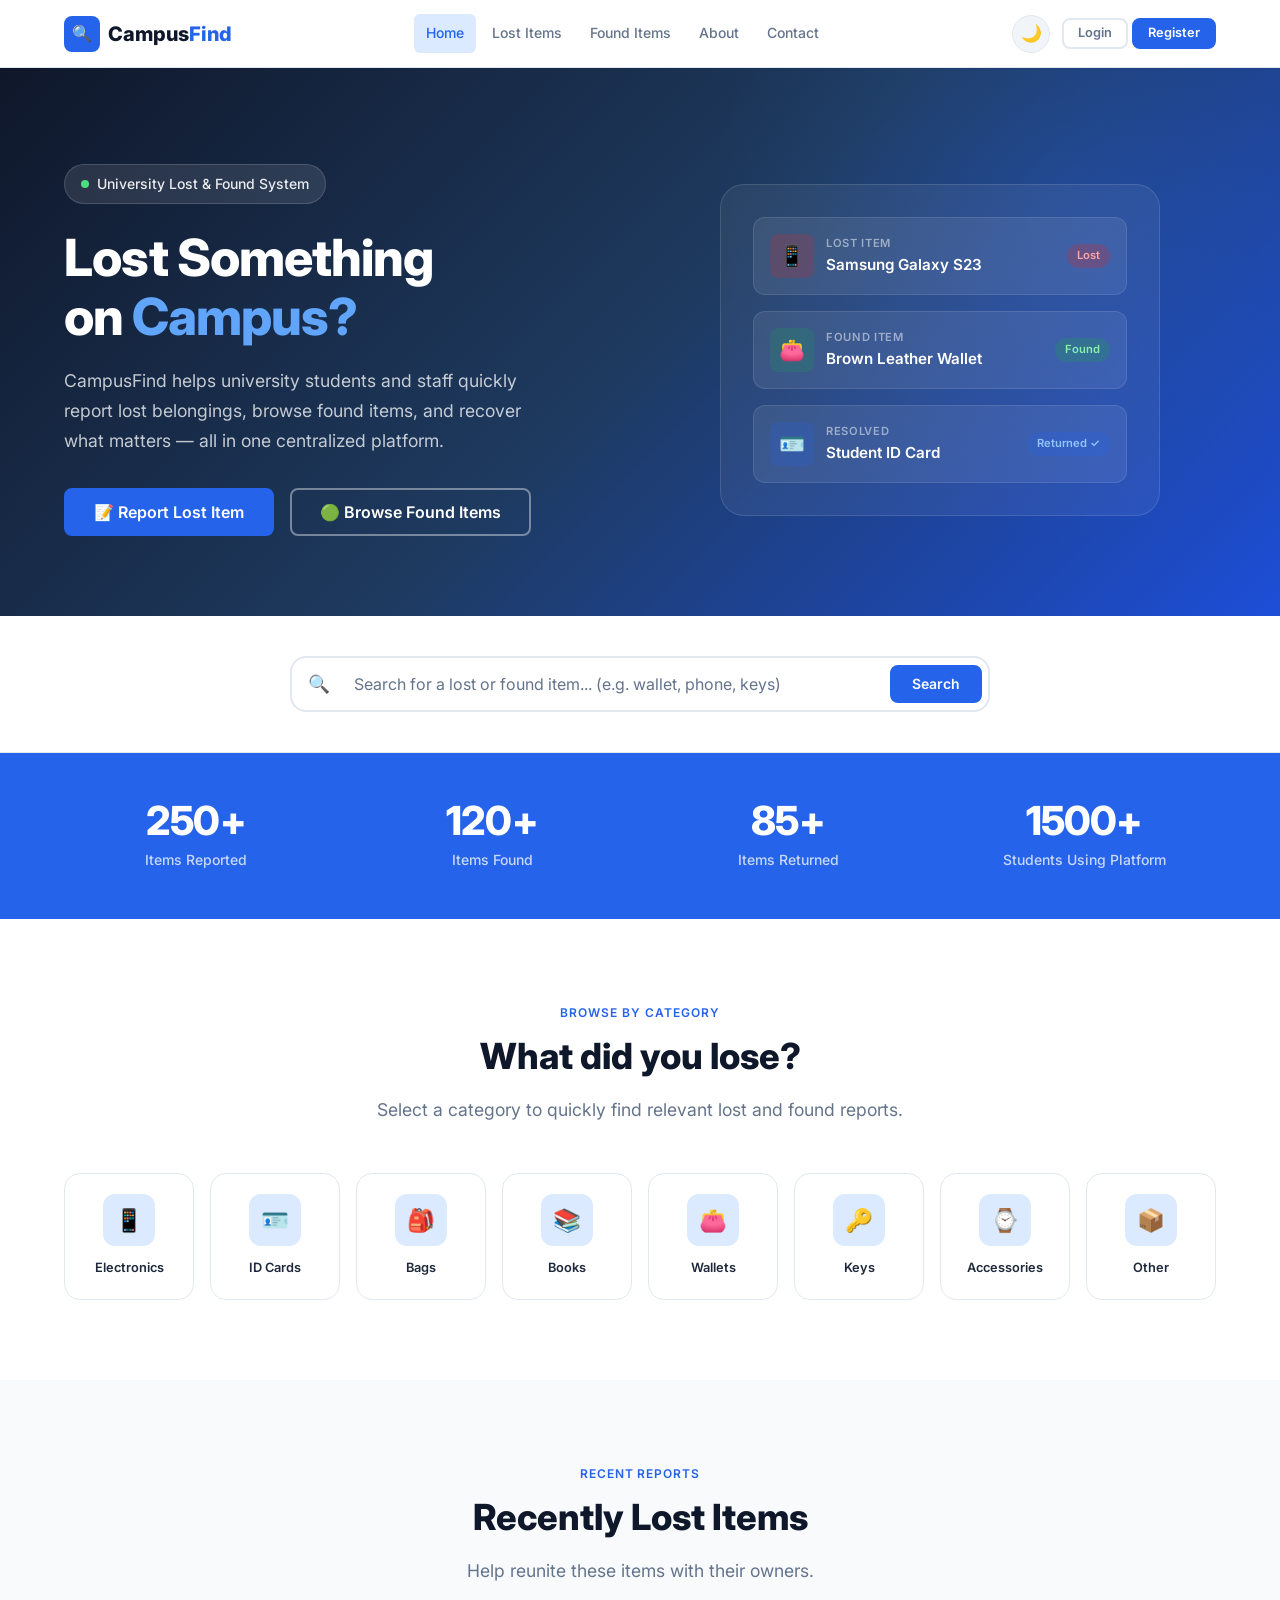
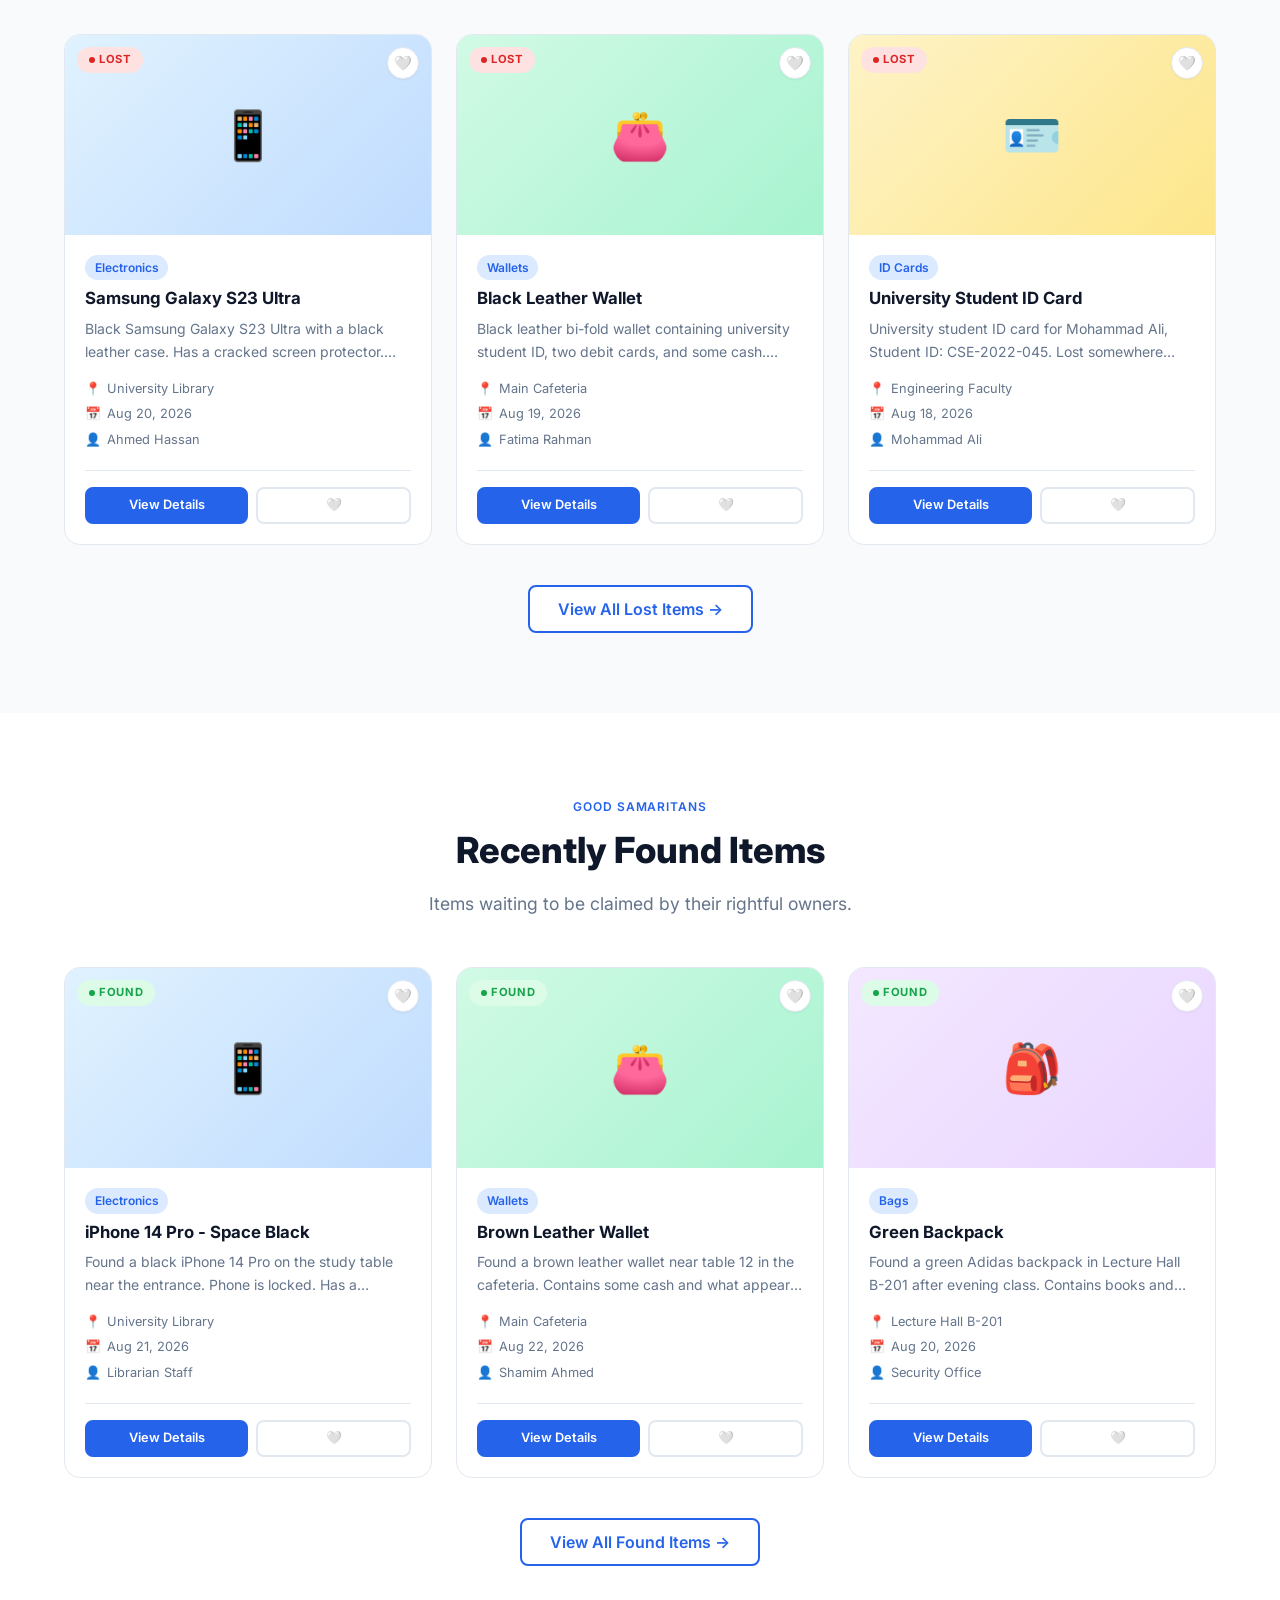
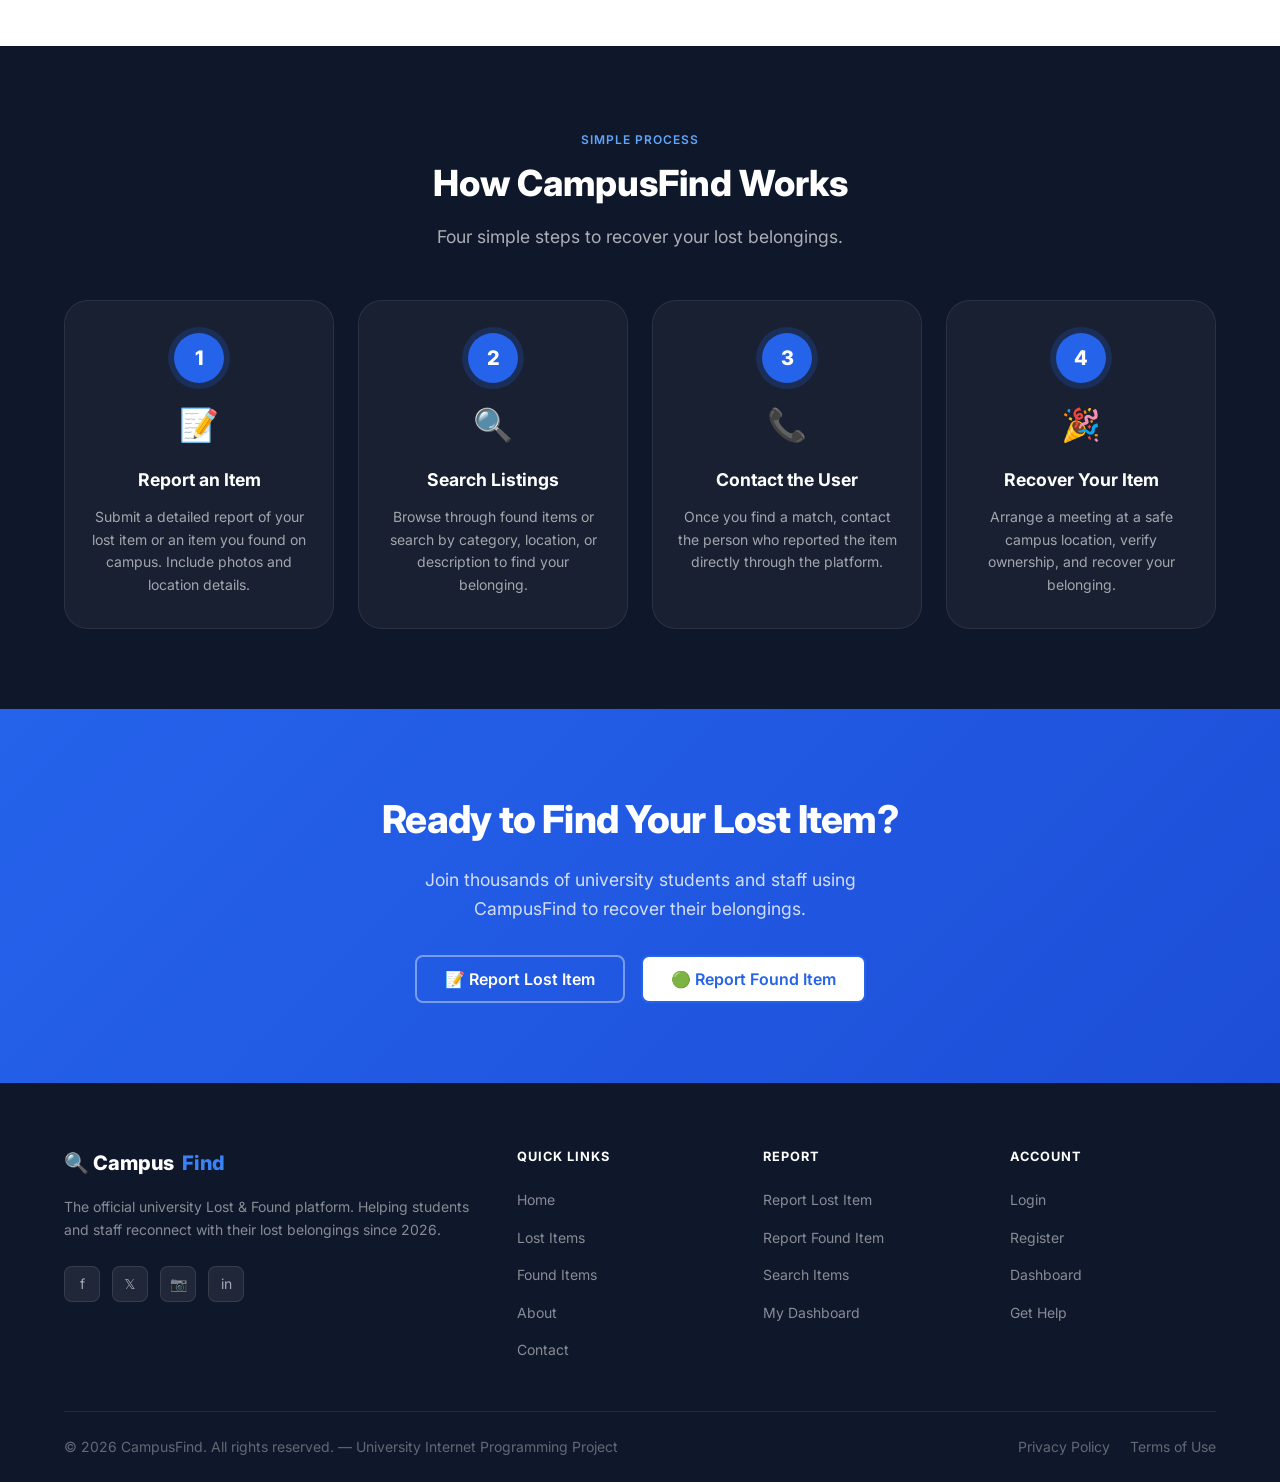
==== commit 2df7aca0: "feat: update CampusFind platform" ====
--- a/index.html
+++ b/index.html
@@ -8,6 +8,9 @@
   <link rel="stylesheet" href="css/style.css">
   <link rel="stylesheet" href="css/components.css">
   <link rel="stylesheet" href="css/responsive.css">
+  <script>
+    (function(){try{const t=localStorage.getItem('campusfind_theme')||'light';if(t==='dark')document.documentElement.setAttribute('data-theme','dark');}catch(e){}})();
+  </script>
 </head>
 <body>
 
@@ -26,9 +29,13 @@
       <li><a href="contact.html">Contact</a></li>
     </ul>
     <div class="navbar-actions">
+      <button class="theme-toggle" id="theme-toggle" aria-label="Switch to dark mode" title="Switch to dark mode">
+        <span class="icon-moon" aria-hidden="true">🌙</span>
+        <span class="icon-sun" aria-hidden="true">☀️</span>
+      </button>
       <div id="nav-guest-btns">
-        <a href="login.html" class="btn btn-ghost btn-sm">Login</a>
-        <a href="register.html" class="btn btn-primary btn-sm">Register</a>
+        <a href="login.html" class="btn btn-ghost btn-sm" data-open-modal="login-modal">Login</a>
+        <a href="register.html" class="btn btn-primary btn-sm" data-open-modal="register-modal">Register</a>
       </div>
       <div id="nav-user-info" class="nav-user-info hidden">
         <a href="dashboard.html" class="nav-avatar" title="Dashboard">U</a>
@@ -53,8 +60,8 @@
     <li><a href="dashboard.html">📊 Dashboard</a></li>
   </ul>
   <div class="mobile-nav-actions" id="mobile-guest-btns">
-    <a href="login.html" class="btn btn-ghost">Login</a>
-    <a href="register.html" class="btn btn-primary">Register</a>
+    <a href="login.html" class="btn btn-ghost" data-open-modal="login-modal">Login</a>
+    <a href="register.html" class="btn btn-primary" data-open-modal="register-modal">Register</a>
   </div>
   <div class="mobile-nav-actions hidden" id="mobile-user-info" style="flex-direction:column; gap:0.5rem;">
     <span class="user-name" style="font-weight:600; color:var(--text);">User</span>
@@ -284,8 +291,8 @@
       <div class="footer-col">
         <h4>Account</h4>
         <ul>
-          <li><a href="login.html">Login</a></li>
-          <li><a href="register.html">Register</a></li>
+          <li><a href="login.html" data-open-modal="login-modal">Login</a></li>
+          <li><a href="register.html" data-open-modal="register-modal">Register</a></li>
           <li><a href="dashboard.html">Dashboard</a></li>
           <li><a href="contact.html">Get Help</a></li>
         </ul>
@@ -301,7 +308,116 @@
   </div>
 </footer>
 
+<!-- ── LOGIN MODAL ── -->
+<div class="modal-backdrop" id="login-modal" role="dialog" aria-labelledby="modal-login-title" aria-modal="true" aria-hidden="true">
+  <div class="modal modal-auth">
+    <button class="modal-close-btn" aria-label="Close login dialog" onclick="closeModal('login-modal')">✕</button>
+    <div class="auth-logo">
+      <div class="logo-icon" style="width:48px;height:48px;background:var(--primary);border-radius:var(--radius-md);display:flex;align-items:center;justify-content:center;font-size:1.4rem;margin:0 auto 0.5rem;color:var(--white);">🔍</div>
+      <div class="brand" style="font-size:1.35rem;font-weight:800;color:var(--dark);">Campus<span style="color:var(--primary);">Find</span></div>
+    </div>
+    <h2 class="auth-title" id="modal-login-title">Welcome Back</h2>
+    <p class="auth-subtitle">Sign in to manage your reports and track lost items.</p>
+
+    <form id="modal-login-form" novalidate>
+      <div class="form-group">
+        <label class="form-label" for="modal-login-email">Email Address <span style="color:var(--danger);">*</span></label>
+        <input type="email" id="modal-login-email" class="form-input" placeholder="your@student.uni.edu" autocomplete="email" required>
+        <span class="form-error"></span>
+      </div>
+      <div class="form-group">
+        <label class="form-label" for="modal-login-password">Password <span style="color:var(--danger);">*</span></label>
+        <div class="password-wrap">
+          <input type="password" id="modal-login-password" class="form-input" placeholder="Enter your password" autocomplete="current-password" required>
+          <button type="button" class="toggle-password" aria-label="Toggle password visibility">👁️</button>
+        </div>
+        <span class="form-error"></span>
+      </div>
+      <div style="display:flex;justify-content:space-between;align-items:center;margin-bottom:1.5rem;">
+        <label class="form-check">
+          <input type="checkbox" id="modal-remember-me">
+          <label for="modal-remember-me">Remember me</label>
+        </label>
+        <a href="#" style="font-size:0.875rem;color:var(--primary);">Forgot password?</a>
+      </div>
+      <button type="submit" class="btn btn-primary btn-lg" style="width:100%;">Login to CampusFind</button>
+    </form>
+
+    <div class="auth-divider"><span>or</span></div>
+    <button id="btn-modal-demo-login" type="button" class="btn btn-ghost" style="width:100%;">🎓 Continue with Demo Account</button>
+
+    <div class="auth-footer" style="margin-top:1.25rem;">
+      Don't have an account? <a href="#" data-switch-to="register-modal" id="switch-to-register">Create Account</a>
+    </div>
+  </div>
+</div>
+
+<!-- ── REGISTER MODAL ── -->
+<div class="modal-backdrop" id="register-modal" role="dialog" aria-labelledby="modal-register-title" aria-modal="true" aria-hidden="true">
+  <div class="modal modal-auth modal-register">
+    <button class="modal-close-btn" aria-label="Close register dialog" onclick="closeModal('register-modal')">✕</button>
+    <div class="auth-logo">
+      <div class="logo-icon" style="width:48px;height:48px;background:var(--primary);border-radius:var(--radius-md);display:flex;align-items:center;justify-content:center;font-size:1.4rem;margin:0 auto 0.5rem;color:var(--white);">🔍</div>
+      <div class="brand" style="font-size:1.35rem;font-weight:800;color:var(--dark);">Campus<span style="color:var(--primary);">Find</span></div>
+    </div>
+    <h2 class="auth-title" id="modal-register-title">Create Account</h2>
+    <p class="auth-subtitle">Join CampusFind to report and recover lost items on campus.</p>
+
+    <form id="modal-register-form" novalidate>
+      <div class="form-group">
+        <label class="form-label" for="modal-reg-name">Full Name <span style="color:var(--danger);">*</span></label>
+        <input type="text" id="modal-reg-name" class="form-input" placeholder="e.g. Ahmed Hassan" autocomplete="name" required>
+        <span class="form-error"></span>
+      </div>
+      <div class="form-group">
+        <label class="form-label" for="modal-reg-studentid">Student ID <span style="color:var(--danger);">*</span></label>
+        <input type="text" id="modal-reg-studentid" class="form-input" placeholder="e.g. CSE-2022-045 or STD-12345" required>
+        <span class="form-hint">Enter your university-issued student ID number.</span>
+        <span class="form-error"></span>
+      </div>
+      <div class="form-group">
+        <label class="form-label" for="modal-reg-email">University Email <span style="color:var(--danger);">*</span></label>
+        <input type="email" id="modal-reg-email" class="form-input" placeholder="your@student.uni.edu" autocomplete="email" required>
+        <span class="form-error"></span>
+      </div>
+      <div class="form-group">
+        <label class="form-label" for="modal-reg-password">Password <span style="color:var(--danger);">*</span></label>
+        <div class="password-wrap">
+          <input type="password" id="modal-reg-password" class="form-input" placeholder="At least 8 characters" autocomplete="new-password" required>
+          <button type="button" class="toggle-password" aria-label="Toggle password visibility">👁️</button>
+        </div>
+        <div style="margin-top:0.5rem;">
+          <div style="height:4px;background:var(--border);border-radius:2px;overflow:hidden;">
+            <div id="modal-password-strength" style="height:100%;width:0;transition:all 0.3s;border-radius:2px;"></div>
+          </div>
+          <span id="modal-strength-hint" style="font-size:0.75rem;color:var(--text-muted);"></span>
+        </div>
+        <span class="form-error"></span>
+      </div>
+      <div class="form-group">
+        <label class="form-label" for="modal-reg-confirm">Confirm Password <span style="color:var(--danger);">*</span></label>
+        <div class="password-wrap">
+          <input type="password" id="modal-reg-confirm" class="form-input" placeholder="Re-enter your password" autocomplete="new-password" required>
+          <button type="button" class="toggle-password" aria-label="Toggle password visibility">👁️</button>
+        </div>
+        <span class="form-error"></span>
+      </div>
+      <div style="margin-bottom:1.5rem;">
+        <label class="form-check">
+          <input type="checkbox" id="modal-agree-terms" checked>
+          <label for="modal-agree-terms">I agree to the <a href="#" style="color:var(--primary);">Terms of Use</a> and <a href="#" style="color:var(--primary);">Privacy Policy</a></label>
+        </label>
+      </div>
+      <button type="submit" class="btn btn-primary btn-lg" style="width:100%;">Create My Account</button>
+    </form>
+    <div class="auth-footer" style="margin-top:1.25rem;">
+      Already have an account? <a href="#" data-switch-to="login-modal" id="switch-to-login">Sign In</a>
+    </div>
+  </div>
+</div>
+
 <script src="js/data.js"></script>
 <script src="js/app.js"></script>
+<script src="js/forms.js"></script>
 </body>
 </html>
--- a/css/style.css
+++ b/css/style.css
@@ -7,10 +7,15 @@
   --secondary: #3B82F6;
   --dark: #0F172A;
   --bg: #F8FAFC;
+  --surface: #FFFFFF;
+  --surface-raised: #F1F5F9;
   --white: #FFFFFF;
   --text: #1E293B;
   --text-muted: #64748B;
+  --heading: #0F172A;
   --border: #E2E8F0;
+  --input-bg: #FFFFFF;
+  --card-bg: #FFFFFF;
   --success: #16A34A;
   --success-light: #DCFCE7;
   --warning: #F59E0B;
@@ -37,9 +42,38 @@
   --navbar-height: 68px;
 }
 
+[data-theme="dark"] {
+  --primary: #3B82F6;
+  --primary-dark: #2563EB;
+  --primary-light: rgba(59, 130, 246, 0.18);
+  --secondary: #60A5FA;
+  --dark: #F8FAFC;
+  --bg: #0B1120;
+  --surface: #1E293B;
+  --surface-raised: #283548;
+  --text: #F1F5F9;
+  --text-muted: #94A3B8;
+  --heading: #FFFFFF;
+  --border: #334155;
+  --input-bg: #131D2E;
+  --card-bg: #1E293B;
+  --success-light: rgba(22, 163, 74, 0.2);
+  --warning-light: rgba(245, 158, 11, 0.2);
+  --danger-light: rgba(220, 38, 38, 0.2);
+  --info-light: rgba(8, 145, 178, 0.2);
+  --shadow-sm: 0 1px 2px rgba(0,0,0,0.3);
+  --shadow: 0 1px 3px rgba(0,0,0,0.4), 0 1px 2px rgba(0,0,0,0.3);
+  --shadow-md: 0 4px 6px -1px rgba(0,0,0,0.4), 0 2px 4px -1px rgba(0,0,0,0.3);
+  --shadow-lg: 0 10px 15px -3px rgba(0,0,0,0.5), 0 4px 6px -2px rgba(0,0,0,0.4);
+  --shadow-xl: 0 20px 25px -5px rgba(0,0,0,0.6), 0 10px 10px -5px rgba(0,0,0,0.4);
+}
+
 *,*::before,*::after { box-sizing: border-box; margin: 0; padding: 0; }
 html { scroll-behavior: smooth; -webkit-text-size-adjust: 100%; }
 body { font-family: var(--font); font-size: 1rem; color: var(--text); background: var(--bg); line-height: 1.6; -webkit-font-smoothing: antialiased; overflow-x: hidden; }
+body, .navbar, .mobile-nav, .item-card, .category-card, .form-container, .modal, .dashboard-stat, .dashboard-panel, .dashboard-sidebar, .auth-card, .about-card, .contact-info-card, .filters-bar, .search-section, .btn, input, textarea, select {
+  transition: background-color 0.25s ease, border-color 0.25s ease, color 0.25s ease, box-shadow 0.25s ease;
+}
 img { max-width: 100%; height: auto; display: block; }
 a { color: inherit; text-decoration: none; }
 ul,ol { list-style: none; }
@@ -48,7 +82,7 @@
 
 .container { max-width: var(--container); margin: 0 auto; padding: 0 1.5rem; }
 .section { padding: 5rem 0; }
-.bg-white { background: var(--white); }
+.bg-white { background: var(--surface); }
 .bg-bg { background: var(--bg); }
 .text-center { text-align: center; }
 .hidden { display: none !important; }
@@ -61,7 +95,7 @@
 .section-desc { font-size: 1.1rem; color: var(--text-muted); max-width: 600px; margin: 0 auto; line-height: 1.7; }
 
 /* NAVBAR */
-.navbar { position: sticky; top: 0; z-index: 1000; background: var(--white); border-bottom: 1px solid var(--border); height: var(--navbar-height); box-shadow: var(--shadow-sm); }
+.navbar { position: sticky; top: 0; z-index: 1000; background: var(--surface); border-bottom: 1px solid var(--border); height: var(--navbar-height); box-shadow: var(--shadow-sm); }
 .navbar-inner { display: flex; align-items: center; justify-content: space-between; height: 100%; }
 .navbar-logo { display: flex; align-items: center; gap: 0.5rem; font-weight: 800; font-size: 1.25rem; color: var(--dark); flex-shrink: 0; }
 .navbar-logo .logo-icon { width: 36px; height: 36px; background: var(--primary); border-radius: var(--radius); display: flex; align-items: center; justify-content: center; color: var(--white); font-size: 1rem; }
@@ -72,12 +106,54 @@
 .navbar-actions { display: flex; align-items: center; gap: 0.75rem; flex-shrink: 0; }
 .nav-user-info { display: flex; align-items: center; gap: 0.5rem; font-size: 0.875rem; font-weight: 500; color: var(--text); }
 .nav-avatar { width: 34px; height: 34px; background: var(--primary); border-radius: var(--radius-full); display: flex; align-items: center; justify-content: center; color: var(--white); font-size: 0.875rem; font-weight: 700; cursor: pointer; }
+
+/* THEME TOGGLE */
+.theme-toggle {
+  display: inline-flex;
+  align-items: center;
+  justify-content: center;
+  width: 38px;
+  height: 38px;
+  border-radius: var(--radius-full);
+  background: var(--surface-raised);
+  border: 1.5px solid var(--border);
+  color: var(--text);
+  font-size: 1.05rem;
+  cursor: pointer;
+  transition: var(--transition);
+  flex-shrink: 0;
+  position: relative;
+  overflow: hidden;
+  line-height: 1;
+}
+.theme-toggle:hover {
+  border-color: var(--primary);
+  background: var(--primary-light);
+  transform: translateY(-1px);
+}
+.theme-toggle:focus-visible {
+  outline: 2px solid var(--primary);
+  outline-offset: 2px;
+}
+.theme-toggle .icon-sun {
+  display: none;
+}
+.theme-toggle .icon-moon {
+  display: inline-block;
+}
+[data-theme="dark"] .theme-toggle .icon-sun {
+  display: inline-block;
+}
+[data-theme="dark"] .theme-toggle .icon-moon {
+  display: none;
+}
+
 .hamburger { display: none; flex-direction: column; gap: 5px; cursor: pointer; padding: 0.5rem; border-radius: var(--radius-sm); transition: var(--transition); }
-.hamburger span { display: block; width: 22px; height: 2px; background: var(--dark); border-radius: 2px; transition: var(--transition); }
+.hamburger span { display: block; width: 22px; height: 2px; background: var(--text); border-radius: 2px; transition: var(--transition); }
 .hamburger.open span:nth-child(1) { transform: translateY(7px) rotate(45deg); }
 .hamburger.open span:nth-child(2) { opacity: 0; transform: translateX(-8px); }
 .hamburger.open span:nth-child(3) { transform: translateY(-7px) rotate(-45deg); }
-.mobile-nav { display: block; position: fixed; top: var(--navbar-height); left: 0; right: 0; background: var(--white); border-bottom: 1px solid var(--border); z-index: 999; padding: 1rem; box-shadow: var(--shadow-lg); transform: translateY(-110%); opacity: 0; pointer-events: none; transition: var(--transition-slow); }
+.mobile-nav { display: block; position: fixed; top: var(--navbar-height); left: 0; right: 0; background: var(--surface); border-bottom: 1px solid var(--border); z-index: 999; padding: 1rem; box-shadow: var(--shadow-lg); transform: translateY(-110%); opacity: 0; pointer-events: none; transition: var(--transition-slow); }
 .mobile-nav.open { transform: translateY(0); opacity: 1; pointer-events: all; }
 .mobile-nav-links { display: flex; flex-direction: column; gap: 0.25rem; margin-bottom: 1rem; }
 .mobile-nav-links a { display: block; padding: 0.75rem 1rem; border-radius: var(--radius); font-size: 1rem; font-weight: 500; color: var(--text); transition: var(--transition); }
@@ -113,8 +189,8 @@
 .preview-card-badge.resolved { background: rgba(37,99,235,0.25); color: #93C5FD; }
 
 /* SEARCH */
-.search-section { background: var(--white); padding: 2.5rem 0; border-bottom: 1px solid var(--border); }
-.search-bar-wrap { display: flex; align-items: center; background: var(--bg); border: 2px solid var(--border); border-radius: var(--radius-lg); overflow: hidden; transition: var(--transition); max-width: 700px; margin: 0 auto; }
+.search-section { background: var(--surface); padding: 2.5rem 0; border-bottom: 1px solid var(--border); }
+.search-bar-wrap { display: flex; align-items: center; background: var(--input-bg); border: 2px solid var(--border); border-radius: var(--radius-lg); overflow: hidden; transition: var(--transition); max-width: 700px; margin: 0 auto; }
 .search-bar-wrap:focus-within { border-color: var(--primary); box-shadow: 0 0 0 4px rgba(37,99,235,0.1); }
 .search-bar-wrap .search-icon { padding: 0 1rem; color: var(--text-muted); font-size: 1.1rem; flex-shrink: 0; }
 .search-bar-wrap input { flex: 1; border: none; background: transparent; padding: 1rem 0.5rem; font-size: 1rem; color: var(--text); outline: none; }
@@ -129,7 +205,7 @@
 
 /* CATEGORIES */
 .categories-grid { display: grid; grid-template-columns: repeat(8, 1fr); gap: 1rem; }
-.category-card { display: flex; flex-direction: column; align-items: center; gap: 0.75rem; padding: 1.25rem 0.75rem; background: var(--white); border: 1px solid var(--border); border-radius: var(--radius-lg); cursor: pointer; transition: var(--transition-slow); text-align: center; }
+.category-card { display: flex; flex-direction: column; align-items: center; gap: 0.75rem; padding: 1.25rem 0.75rem; background: var(--surface); border: 1px solid var(--border); border-radius: var(--radius-lg); cursor: pointer; transition: var(--transition-slow); text-align: center; }
 .category-card:hover { border-color: var(--primary); box-shadow: var(--shadow-md); transform: translateY(-3px); }
 .category-card:hover .category-icon { background: var(--primary); color: var(--white); }
 .category-icon { width: 52px; height: 52px; border-radius: var(--radius-md); background: var(--primary-light); color: var(--primary); display: flex; align-items: center; justify-content: center; font-size: 1.4rem; transition: var(--transition); }
@@ -139,7 +215,8 @@
 .items-grid { display: grid; grid-template-columns: repeat(3, 1fr); gap: 1.5rem; }
 
 /* HOW IT WORKS */
-.how-bg { background: var(--dark); }
+.how-bg { background: #0F172A; }
+[data-theme="dark"] .how-bg { background: #070B14; }
 .steps-grid { display: grid; grid-template-columns: repeat(4, 1fr); gap: 1.5rem; position: relative; }
 .step-card { background: rgba(255,255,255,0.04); border: 1px solid rgba(255,255,255,0.08); border-radius: var(--radius-xl); padding: 2rem 1.5rem; text-align: center; transition: var(--transition-slow); }
 .step-card:hover { background: rgba(255,255,255,0.08); border-color: var(--primary); transform: translateY(-4px); }
@@ -155,7 +232,8 @@
 .cta-actions { display: flex; gap: 1rem; justify-content: center; flex-wrap: wrap; }
 
 /* FOOTER */
-.footer { background: var(--dark); color: rgba(255,255,255,0.8); padding: 4rem 0 0; }
+.footer { background: #0F172A; color: rgba(255,255,255,0.8); padding: 4rem 0 0; }
+[data-theme="dark"] .footer { background: #070B14; }
 .footer-grid { display: grid; grid-template-columns: 2fr 1fr 1fr 1fr; gap: 2.5rem; padding-bottom: 3rem; border-bottom: 1px solid rgba(255,255,255,0.08); }
 .footer-brand .logo { font-size: 1.25rem; font-weight: 800; color: var(--white); margin-bottom: 1rem; display: flex; align-items: center; gap: 0.5rem; }
 .footer-brand .logo span { color: var(--secondary); }
@@ -174,7 +252,8 @@
 .footer-bottom-links a:hover { color: rgba(255,255,255,0.7); }
 
 /* PAGE HEADER */
-.page-header { background: linear-gradient(135deg, var(--dark) 0%, #1E3A5F 100%); padding: 4rem 0 3rem; color: var(--white); position: relative; overflow: hidden; }
+.page-header { background: linear-gradient(135deg, #0F172A 0%, #1E3A5F 100%); padding: 4rem 0 3rem; color: var(--white); position: relative; overflow: hidden; }
+[data-theme="dark"] .page-header { background: linear-gradient(135deg, #070B14 0%, #132742 100%); }
 .page-header::before { content: ''; position: absolute; top: -30%; right: -5%; width: 400px; height: 400px; background: radial-gradient(circle, rgba(59,130,246,0.12) 0%, transparent 70%); pointer-events: none; }
 .page-header-inner { position: relative; z-index: 1; }
 .breadcrumb { display: flex; align-items: center; gap: 0.5rem; font-size: 0.875rem; color: rgba(255,255,255,0.55); margin-bottom: 1rem; }
@@ -185,13 +264,13 @@
 .page-subtitle { font-size: 1.1rem; color: rgba(255,255,255,0.65); }
 
 /* FILTERS */
-.filters-bar { background: var(--white); border-bottom: 1px solid var(--border); padding: 1.25rem 0; position: sticky; top: var(--navbar-height); z-index: 99; box-shadow: var(--shadow-sm); }
+.filters-bar { background: var(--surface); border-bottom: 1px solid var(--border); padding: 1.25rem 0; position: sticky; top: var(--navbar-height); z-index: 99; box-shadow: var(--shadow-sm); }
 .filters-inner { display: flex; gap: 1rem; align-items: center; flex-wrap: wrap; }
 .filter-group { display: flex; align-items: center; gap: 0.5rem; }
 .filter-group label { font-size: 0.8rem; font-weight: 600; color: var(--text-muted); white-space: nowrap; flex-shrink: 0; }
-.filter-select { border: 1px solid var(--border); border-radius: var(--radius); padding: 0.5rem 0.75rem; font-size: 0.875rem; color: var(--text); background: var(--bg); outline: none; cursor: pointer; transition: var(--transition); }
+.filter-select { border: 1px solid var(--border); border-radius: var(--radius); padding: 0.5rem 0.75rem; font-size: 0.875rem; color: var(--text); background: var(--input-bg); outline: none; cursor: pointer; transition: var(--transition); }
 .filter-select:focus { border-color: var(--primary); box-shadow: 0 0 0 3px rgba(37,99,235,0.1); }
-.filters-search { display: flex; align-items: center; border: 1px solid var(--border); border-radius: var(--radius); background: var(--bg); overflow: hidden; flex: 2; min-width: 200px; transition: var(--transition); }
+.filters-search { display: flex; align-items: center; border: 1px solid var(--border); border-radius: var(--radius); background: var(--input-bg); overflow: hidden; flex: 2; min-width: 200px; transition: var(--transition); }
 .filters-search:focus-within { border-color: var(--primary); box-shadow: 0 0 0 3px rgba(37,99,235,0.1); }
 .filters-search .search-icon { padding: 0.5rem 0.75rem; color: var(--text-muted); flex-shrink: 0; }
 .filters-search input { border: none; background: transparent; padding: 0.5rem 0.5rem 0.5rem 0; font-size: 0.875rem; color: var(--text); outline: none; flex: 1; min-width: 0; }
--- a/css/components.css
+++ b/css/components.css
@@ -51,7 +51,7 @@
 }
 
 .btn-secondary {
-    background: var(--white);
+    background: var(--surface);
     color: var(--primary);
     border-color: var(--primary);
 }
@@ -157,7 +157,7 @@
 
 /* ITEM CARD */
 .item-card {
-    background: var(--white);
+    background: var(--surface);
     border: 1px solid var(--border);
     border-radius: var(--radius-lg);
     overflow: hidden;
@@ -202,7 +202,7 @@
     right: 0.75rem;
     width: 32px;
     height: 32px;
-    background: var(--white);
+    background: var(--surface);
     border: 1px solid var(--border);
     border-radius: 50%;
     display: flex;
@@ -343,6 +343,15 @@
     background: linear-gradient(135deg, #f1f5f9, #e2e8f0);
 }
 
+[data-theme="dark"] .img-electronics { background: linear-gradient(135deg, #132742, #1e3a8a); }
+[data-theme="dark"] .img-id { background: linear-gradient(135deg, #2a2010, #78350f); }
+[data-theme="dark"] .img-bag { background: linear-gradient(135deg, #241438, #581c87); }
+[data-theme="dark"] .img-books { background: linear-gradient(135deg, #301020, #831843); }
+[data-theme="dark"] .img-wallet { background: linear-gradient(135deg, #0d2818, #065f46); }
+[data-theme="dark"] .img-keys { background: linear-gradient(135deg, #301808, #9a3412); }
+[data-theme="dark"] .img-accessories { background: linear-gradient(135deg, #0e2a34, #155e75); }
+[data-theme="dark"] .img-other { background: linear-gradient(135deg, #1e293b, #334155); }
+
 /* FORMS */
 .form-section {
     padding: 4rem 0;
@@ -351,7 +360,7 @@
 .form-container {
     max-width: 780px;
     margin: 0 auto;
-    background: var(--white);
+    background: var(--surface);
     border-radius: var(--radius-xl);
     border: 1px solid var(--border);
     box-shadow: var(--shadow-md);
@@ -361,7 +370,7 @@
 .form-header {
     padding: 2rem 2.5rem;
     border-bottom: 1px solid var(--border);
-    background: var(--bg);
+    background: var(--surface-raised);
 }
 
 .form-header h2 {
@@ -417,7 +426,7 @@
     border-radius: var(--radius);
     font-size: 0.9rem;
     color: var(--text);
-    background: var(--white);
+    background: var(--input-bg);
     outline: none;
     transition: var(--transition);
 }
@@ -468,7 +477,7 @@
 .form-footer {
     padding: 1.5rem 2.5rem;
     border-top: 1px solid var(--border);
-    background: var(--bg);
+    background: var(--surface-raised);
     display: flex;
     gap: 1rem;
     justify-content: flex-end;
@@ -562,7 +571,9 @@
 .modal-backdrop {
     position: fixed;
     inset: 0;
-    background: rgba(0, 0, 0, 0.5);
+    background: rgba(0, 0, 0, 0.65);
+    backdrop-filter: blur(4px);
+    -webkit-backdrop-filter: blur(4px);
     z-index: 2000;
     display: flex;
     align-items: center;
@@ -571,6 +582,7 @@
     opacity: 0;
     pointer-events: none;
     transition: var(--transition);
+    overflow-y: auto;
 }
 
 .modal-backdrop.open {
@@ -579,7 +591,9 @@
 }
 
 .modal {
-    background: var(--white);
+    position: relative;
+    background: var(--surface);
+    border: 1px solid var(--border);
     border-radius: var(--radius-xl);
     box-shadow: var(--shadow-xl);
     padding: 2.5rem;
@@ -594,6 +608,36 @@
     transform: translateY(0) scale(1);
 }
 
+.modal-close-btn {
+    position: absolute;
+    top: 1.25rem;
+    right: 1.25rem;
+    width: 34px;
+    height: 34px;
+    border-radius: 50%;
+    background: var(--surface-raised);
+    border: 1px solid var(--border);
+    color: var(--text-muted);
+    display: flex;
+    align-items: center;
+    justify-content: center;
+    font-size: 0.95rem;
+    cursor: pointer;
+    transition: var(--transition);
+    z-index: 10;
+}
+
+.modal-close-btn:hover {
+    background: var(--danger-light);
+    color: var(--danger);
+    border-color: var(--danger);
+}
+
+.modal-close-btn:focus-visible {
+    outline: 2px solid var(--primary);
+    outline-offset: 2px;
+}
+
 .modal-icon {
     font-size: 3.5rem;
     margin-bottom: 1rem;
@@ -617,6 +661,39 @@
     display: flex;
     gap: 1rem;
     justify-content: center;
+}
+
+/* AUTH MODALS */
+.modal-auth {
+    text-align: left;
+    max-width: 460px;
+    max-height: calc(100vh - 3rem);
+    overflow-y: auto;
+    padding: 2.25rem;
+}
+
+.modal-auth.modal-register {
+    max-width: 520px;
+}
+
+.modal-auth .auth-logo {
+    text-align: center;
+    margin-bottom: 1.25rem;
+}
+
+.modal-auth .auth-title {
+    font-size: 1.4rem;
+    font-weight: 800;
+    color: var(--dark);
+    margin-bottom: 0.35rem;
+    text-align: center;
+}
+
+.modal-auth .auth-subtitle {
+    font-size: 0.875rem;
+    color: var(--text-muted);
+    text-align: center;
+    margin-bottom: 1.5rem;
 }
 
 /* TOAST */
@@ -631,7 +708,7 @@
 }
 
 .toast {
-    background: var(--white);
+    background: var(--surface);
     border: 1px solid var(--border);
     border-radius: var(--radius-md);
     padding: 1rem 1.25rem;
@@ -729,7 +806,7 @@
 }
 
 .details-card {
-    background: var(--white);
+    background: var(--surface);
     border: 1px solid var(--border);
     border-radius: var(--radius-xl);
     padding: 1.75rem;
@@ -790,7 +867,7 @@
     line-height: 1.7;
     margin-bottom: 1.5rem;
     padding: 1rem;
-    background: var(--bg);
+    background: var(--surface-raised);
     border-radius: var(--radius);
     border-left: 3px solid var(--primary);
 }
@@ -799,7 +876,7 @@
     display: flex;
     align-items: center;
     gap: 0.75rem;
-    background: var(--bg);
+    background: var(--surface-raised);
     border-radius: var(--radius);
     padding: 1rem;
     margin-bottom: 1.25rem;
@@ -846,7 +923,7 @@
 }
 
 .dashboard-sidebar {
-    background: var(--white);
+    background: var(--surface);
     border: 1px solid var(--border);
     border-radius: var(--radius-xl);
     overflow: hidden;
@@ -956,7 +1033,7 @@
 }
 
 .dashboard-stat {
-    background: var(--white);
+    background: var(--surface);
     border: 1px solid var(--border);
     border-radius: var(--radius-lg);
     padding: 1.25rem;
@@ -993,7 +1070,7 @@
 }
 
 .dashboard-panel {
-    background: var(--white);
+    background: var(--surface);
     border: 1px solid var(--border);
     border-radius: var(--radius-xl);
     overflow: hidden;
@@ -1078,7 +1155,7 @@
 }
 
 .auth-card {
-    background: var(--white);
+    background: var(--surface);
     border: 1px solid var(--border);
     border-radius: var(--radius-xl);
     box-shadow: var(--shadow-xl);
@@ -1209,7 +1286,7 @@
 }
 
 .about-card {
-    background: var(--white);
+    background: var(--surface);
     border: 1px solid var(--border);
     border-radius: var(--radius-xl);
     padding: 2rem;
@@ -1294,7 +1371,7 @@
 }
 
 .contact-info-card {
-    background: var(--white);
+    background: var(--surface);
     border: 1px solid var(--border);
     border-radius: var(--radius-xl);
     padding: 2rem;
@@ -1357,7 +1434,7 @@
     width: 100%;
     text-align: left;
     padding: 1.1rem 1.25rem;
-    background: var(--white);
+    background: var(--surface);
     border: none;
     font-size: 0.95rem;
     font-weight: 600;
@@ -1371,7 +1448,7 @@
 }
 
 .faq-question:hover {
-    background: var(--bg);
+    background: var(--surface-raised);
     color: var(--primary);
 }
 
@@ -1494,7 +1571,7 @@
     cursor: pointer;
     transition: var(--transition);
     border: 2px solid var(--border);
-    background: var(--white);
+    background: var(--surface);
     color: var(--text-muted);
 }
 
--- a/css/responsive.css
+++ b/css/responsive.css
@@ -21,9 +21,21 @@
 /* ── 992px ──────────────────────────────────────────────────── */
 @media (max-width: 992px) {
 
-    .navbar-links,
+    .navbar-links {
+        display: none;
+    }
+
+    .navbar-actions #nav-guest-btns,
+    .navbar-actions #nav-user-info {
+        display: none;
+    }
+
     .navbar-actions {
-        display: none;
+        display: flex;
+        align-items: center;
+        gap: 0.5rem;
+        margin-left: auto;
+        margin-right: 0.5rem;
     }
 
     .hamburger {
@@ -240,6 +252,18 @@
 
     .modal {
         padding: 2rem 1.5rem;
+    }
+
+    .modal-auth {
+        padding: 1.75rem 1.25rem;
+        max-height: calc(100vh - 2rem);
+    }
+
+    .modal-close-btn {
+        top: 0.85rem;
+        right: 0.85rem;
+        width: 32px;
+        height: 32px;
     }
 
     .modal-actions {
